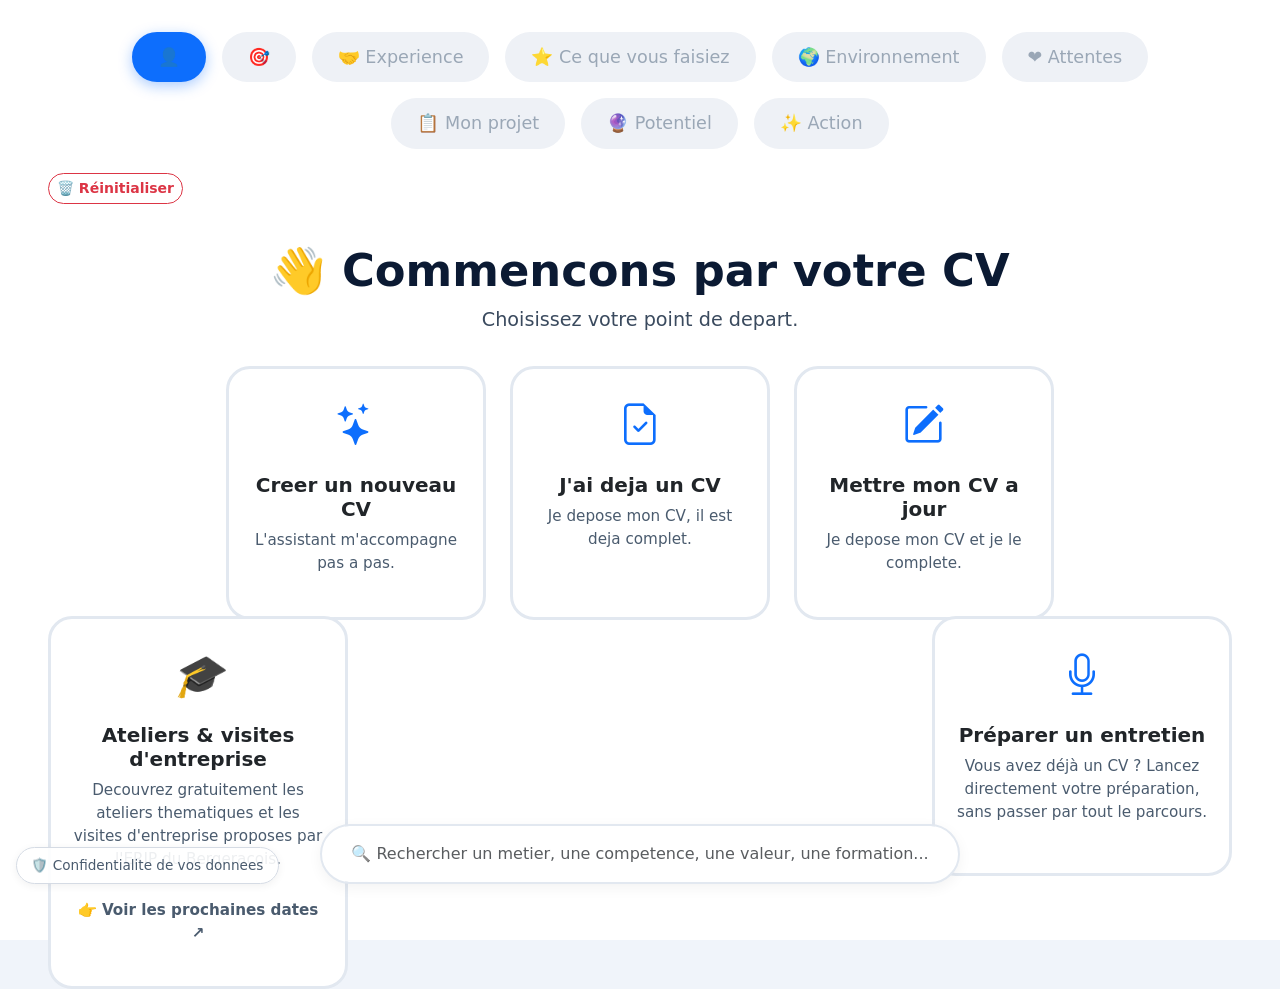
==== index.html @ 34d7762a "Add files via upload" ====
<!DOCTYPE html>
<html lang="fr">
<head>
  <meta charset="UTF-8">
  <meta name="viewport" content="width=device-width, initial-scale=1.0">
  <title>Assistant Parcours Professionnel</title>

  <!-- Bootstrap + icones -->
  <link href="https://cdn.jsdelivr.net/npm/bootstrap@5.3.2/dist/css/bootstrap.min.css" rel="stylesheet">
  <link rel="stylesheet" href="https://cdn.jsdelivr.net/npm/bootstrap-icons@1.11.3/font/bootstrap-icons.min.css">

  <!-- Styles de l'application -->
  <link rel="stylesheet" href="css/style.css">
</head>
<body>

  <div id="app"></div>

  <!-- Ordre important : du plus stable (donnees + moteur) au plus mouvant (interface) -->
  <!-- charset UTF-8 explicite : garantit un affichage correct des accents en ouverture locale -->
  <script src="data/metiers.js" charset="UTF-8"></script>
  <script src="data/actionsProfessionnelles.js" charset="UTF-8"></script>
  <script src="data/personnesMaterielsLieux.js" charset="UTF-8"></script>
  <script src="data/environnementsTravail.js" charset="UTF-8"></script>
  <script src="data/valeursProfessionnelles.js" charset="UTF-8"></script>
  <script src="data/baseConnaissancesERIP.js" charset="UTF-8"></script>
  <script src="data/referentielMetiersERIP.js" charset="UTF-8"></script>
  <script src="data/dictionnaireLexicalERIP.js" charset="UTF-8"></script>
  <script src="data/toleranceOrthographiqueERIP.js" charset="UTF-8"></script>
  <script src="data/extractionConceptsERIP.js" charset="UTF-8"></script>
  <script src="data/moteurPertinenceRechercheERIP.js" charset="UTF-8"></script>
  <script src="modules/cv-core/extraireDonneesCV.js" charset="UTF-8"></script>
  <script src="modules/cv-core/normaliserDonneesCV.js" charset="UTF-8"></script>
  <script src="modules/cv-editor/rendreTemplate.js" charset="UTF-8"></script>
  <script src="modules/cv-editor/modelesDisponibles.js" charset="UTF-8"></script>
  <script src="js/app.js" charset="UTF-8"></script>

</body>
</html>
---- css/style.css ----
/* ============================================================
   style.css — Assistant Parcours Professionnel (ERIP)
   Un seul fichier de styles. Charge par index.html.
   ============================================================ */

* { box-sizing: border-box; margin: 0; padding: 0; }

body {
  background: #f0f4fa;
  font-family: 'Segoe UI', Roboto, system-ui, sans-serif;
}

#app {
  max-width: 100%;
  padding: 2rem 3rem;
  min-height: 100vh;
  background: white;
}

/* ===== BARRE DE PROGRESSION CLIQUABLE ===== */
.progression {
  display: flex;
  justify-content: center;
  gap: 16px;
  margin-bottom: 40px;
  flex-wrap: wrap;
  font-size: 1.1rem;
}

/* barre superieure : progression a gauche, actions globales a droite */
.barre-superieure {
  display: flex;
  justify-content: space-between;
  align-items: center;
  gap: 24px;
  flex-wrap: wrap;
  margin-bottom: 40px;
}
.barre-superieure .progression { margin-bottom: 0; flex: 1 1 auto; }
.actions-session { display: flex; gap: 10px; flex-wrap: wrap; }
.btn-session { border-radius: 30px !important; font-weight: 600; white-space: nowrap; }

/* fenetre de confirmation (Reinitialiser / Restaurer) */
.modal-confirmation {
  position: fixed;
  top: 0; left: 0; right: 0; bottom: 0;
  background: rgba(11, 26, 51, 0.55);
  display: flex;
  align-items: center;
  justify-content: center;
  z-index: 1000;
  padding: 1rem;
}
.modal-boite {
  background: #fff;
  border-radius: 1.2rem;
  padding: 1.8rem 2rem;
  max-width: 480px;
  width: 100%;
  box-shadow: 0 20px 60px rgba(0, 0, 0, 0.3);
}
.modal-boite h3 { font-size: 1.4rem; font-weight: 800; color: #0b1a33; margin-bottom: 0.6rem; }
.modal-boite p { color: #3a4a5e; margin-bottom: 1.4rem; line-height: 1.5; }
.modal-actions { display: flex; justify-content: flex-end; gap: 0.8rem; flex-wrap: wrap; }
.import-option { display: block; margin: 0.5rem 0; cursor: pointer; font-weight: 600; color: #0b1a33; }
.import-option input { margin-right: 0.5rem; }

/* etape en cours */
.progression .etape.active {
  padding: 10px 24px;
  border-radius: 40px;
  background: #0d6efd;
  color: white;
  font-weight: 700;
  border: 2px solid #0d6efd;
  box-shadow: 0 4px 14px rgba(13, 110, 253, 0.35);
}

/* etape deja visitee : cliquable, couleur douce */
.progression .etape.visited {
  padding: 10px 24px;
  border-radius: 40px;
  background: #d5e5ff;
  color: #0b3d91;
  border: 2px solid #9dc2ff;
  cursor: pointer;
  text-decoration: none;
  transition: 0.15s;
}
.progression .etape.visited:hover {
  background: #b9d5ff;
  transform: translateY(-2px);
}

/* etape pas encore accessible : grisee, non cliquable */
.progression .etape.future {
  padding: 10px 24px;
  border-radius: 40px;
  background: #eef1f6;
  color: #9aa7b6;
  border: 2px solid transparent;
  cursor: not-allowed;
}

/* ===== TITRES ===== */
h1 { font-size: 2.8rem; font-weight: 900; color: #0b1a33; }
.sousTitre { font-size: 1.2rem; color: #3a4a5e; max-width: 760px; margin: 0 auto 1.5rem; }

/* titre de categorie (Question 1 : Personnes / Objets / Lieux) */
.categorie-titre {
  font-size: 1.3rem;
  font-weight: 700;
  color: #0b1a33;
  text-align: center;
  margin: 1.8rem 0 0.4rem;
}

/* Question 1 : 3 colonnes (une par groupe), 2 cartes par ligne dans chaque colonne */
.colonnes-cat {
  display: flex;
  gap: 1.5rem;
  align-items: flex-start;
  justify-content: center;
  flex-wrap: wrap;
  margin: 1rem 0 2rem;
}
.colonne-cat {
  flex: 1 1 300px;
  max-width: 380px;
}
.colonne-cat .categorie-titre { margin-top: 0.4rem; }
.grille-cat {
  display: grid;
  grid-template-columns: 1fr 1fr;
  gap: 1rem;
}
.grille-cat .carte {
  min-width: 0;
  max-width: none;
  flex: none;
  padding: 1.2rem 0.6rem;
}

/* carte non selectionnable quand la limite de choix est atteinte */
.carte-desactivee {
  opacity: 0.4;
  cursor: not-allowed;
}

/* Curseur "interdit" coherent sur tout element desactive (boutons compris).
   pointer-events: auto est necessaire pour que le survol (et donc le curseur)
   soit pris en compte : l'attribut HTML "disabled" empeche deja tout clic
   nativement, donc aucun risque de rendre le bouton a nouveau actionnable. */
.btn:disabled, .btn[disabled] {
  cursor: not-allowed;
  pointer-events: auto !important;
}

/* message de limite de choix atteinte */
.message-limite {
  background: #fff8e6;
  border-left: 6px solid #f0ad4e;
  padding: 0.9rem 1.4rem;
  border-radius: 1rem;
  margin: 1rem auto 1.2rem;
  max-width: 760px;
  text-align: center;
  font-weight: 600;
  color: #7a5b00;
}

/* ===== CARTES ===== */
.objectifs {
  display: flex;
  flex-wrap: wrap;
  gap: 1.5rem;
  justify-content: center;
  margin: 2rem 0;
}
.carte {
  background: white;
  border: 3px solid #e2e8f0;
  border-radius: 1.5rem;
  padding: 1.6rem 1.2rem;
  min-width: 190px;
  flex: 1 0 190px;
  max-width: 260px;
  text-align: center;
  cursor: pointer;
  transition: 0.25s;
}
.carte:hover { transform: translateY(-6px); border-color: #0d6efd; box-shadow: 0 10px 30px rgba(0,0,0,0.1); }
.carte.active-card { border-color: #0d6efd; background: #edf4ff; box-shadow: 0 0 0 4px rgba(13,110,253,0.18); }
.carte i { font-size: 2.6rem; color: #0d6efd; display: block; margin-bottom: 0.5rem; }
.carte h3 { font-size: 1.25rem; font-weight: 700; margin: 0.5rem 0; }
.carte h5 { font-size: 1.05rem; font-weight: 600; margin: 0.4rem 0 0; }
.carte p { font-size: 0.95rem; color: #4a5b6e; }

/* TACHE (complement, ecrans 3-4-5-6 : Experience/Actions/Environnement/
   Valeurs) : hauteur minimale reservee (la page ne s'effondre plus en
   changeant d'onglet ou en selectionnant un element) + cartes un peu plus
   compactes (moins d'espace perdu autour de chaque carte). Scope uniquement
   a .objectifs-catalogue -- n'affecte pas .objectifs ailleurs (pageCartes,
   ecrans simples type "objectif"/permis/vehicule, inchanges). */
.objectifs-catalogue {
  min-height: 220px;
  align-content: flex-start;
}
.objectifs-catalogue .carte {
  padding: 1rem 0.9rem;
  min-width: 150px;
  max-width: 200px;
}
.objectifs-catalogue .carte i { font-size: 2.1rem; margin-bottom: 0.3rem; }
.objectifs-catalogue .carte h5 { font-size: 0.95rem; margin-top: 0.2rem; }

/* TACHE 18 : carte "Ateliers & visites d'entreprise" sur la page d'accueil.
   Harmonise la hauteur entre les 3 cartes principales et cette carte plus large,
   sans toucher au style de .carte utilise sur les autres ecrans. */
.objectifs-accueil .carte {
  min-height: 230px;
  display: flex;
  flex-direction: column;
  justify-content: flex-start;
}

/* TACHE (mise en page accueil) : ligne Ateliers ERIP (gauche) / Preparer un
   entretien (droite), remontee legerement par rapport aux 3 cartes
   principales (qui restent totalement inchangees, dans leur propre bloc
   .objectifs-accueil ci-dessus). Le decalage reste modere : les deux lignes
   ne se touchent jamais et ne se chevauchent jamais. */
.zone-ateliers-entretien {
  display: flex;
  justify-content: space-between;
  align-items: flex-start;
  flex-wrap: wrap;
  gap: 1.5rem;
  margin-top: -2.2rem;
  margin-bottom: 1.5rem;
}
.carte-erip {
  max-width: 300px;
  min-height: 260px;
  flex: 1 0 260px;
  display: flex;
  flex-direction: column;
  justify-content: flex-start;
  text-decoration: none;
  color: inherit;
}

/* TACHE 36 : carte d'acces direct au parcours "Preparer un entretien" */
.carte-entretien-direct {
  max-width: 300px;
  min-height: 260px;
  flex: 1 0 260px;
  display: flex;
  flex-direction: column;
  justify-content: flex-start;
}

/* TACHE (mise en page accueil) : grande barre de recherche horizontale,
   sous les deux cartes ci-dessus, centree entre elles. N'est plus presentee
   comme une carte. */
.zone-recherche-erip-large {
  position: relative;
  max-width: 640px;
  margin: 0 auto 1.5rem;
  margin-top: -189px; /* ~5 cm plus haut */
}
.zone-recherche-erip-large input {
  width: 100%;
  padding: 1rem 1.5rem;
  border-radius: 2rem;
  border: 2px solid #e2e8f0;
  font-size: 1rem;
  text-align: center;
  box-shadow: 0 4px 14px rgba(0,0,0,0.05);
}
.zone-recherche-erip-large input:focus {
  outline: none;
  border-color: #0d6efd;
  box-shadow: 0 4px 16px rgba(13,110,253,0.18);
}
/* Resultats : liste superposee au-dessus de toute la page (haut z-index),
   affichee au-dessus de la barre de recherche. */
.resultats-erip-dropdown:not(:empty) {
  position: absolute;
  left: 0;
  right: 0;
  bottom: 100%;
  top: auto;
  margin-bottom: 0.6rem;
  background: white;
  border-radius: 1.2rem;
  box-shadow: 0 20px 60px rgba(0,0,0,0.25);
  padding: 1.2rem;
  z-index: 2001;
  max-height: 65vh;
  overflow-y: auto;
  text-align: left;
}
/* Overlay transparent : intercepte les clics sur le reste de la page tant que
   des resultats sont affiches. Invisible par defaut (aucun assombrissement
   demande), juste sous le panneau de resultats en z-index. */
.overlay-recherche-erip { display: none; }
.overlay-recherche-erip.actif {
  display: block;
  position: fixed;
  inset: 0;
  z-index: 2000;
  background: transparent;
}

/* TACHE 33A : resultats de l'Explorateur, groupes par categorie */
.groupe-resultats-erip { margin: 1.5rem 0; }
.groupe-resultats-erip h4 { font-size: 1.1rem; color: #0b1a33; margin-bottom: 0.8rem; }
.grille-resultats-erip { display: flex; flex-wrap: wrap; gap: 1rem; }
.carte-resultat-erip {
  background: #f8fafc; border: 2px solid #e2e8f0; border-radius: 1rem;
  padding: 1rem 1.2rem; min-width: 220px; max-width: 300px; flex: 1 0 220px;
}
.carte-resultat-erip h5 { font-size: 1rem; font-weight: 700; margin-bottom: 0.3rem; color: #0b1a33; }
.carte-resultat-texte {
  display: flex; align-items: center; justify-content: center;
  min-width: 140px; max-width: none; flex: 0 1 auto; font-weight: 600; color: #0d6efd;
  background: #edf4ff; border-color: #cfe0fb;
}

/* TACHE (recherche assistant) : elements de resultat cliquables (metier,
   competence) ouvrant le parcours guide. */
.carte-resultat-cliquable { cursor: pointer; transition: 0.15s; }
.carte-resultat-cliquable:hover { border-color: #0d6efd; box-shadow: 0 4px 12px rgba(13,110,253,0.15); }

.ligne-metier-associe {
  display: flex; align-items: center; justify-content: space-between;
  background: #f8fafc; border: 2px solid #e2e8f0; border-radius: 0.8rem;
  padding: 0.6rem 1rem; margin-bottom: 0.5rem; cursor: pointer; font-weight: 600; color: #0b1a33;
}
.ligne-metier-associe:hover { border-color: #0d6efd; background: #edf4ff; }
.ligne-metier-associe a { color: #0d6efd; text-decoration: none; }

.pastilles-parcours-guide { margin: 0.8rem 0; }
.pastille-parcours {
  display: block; padding: 0.7rem 1rem; margin-bottom: 0.5rem; border-radius: 0.8rem;
  border: 2px solid #e2e8f0; cursor: pointer; font-weight: 600; color: #0b1a33; transition: 0.15s;
}
.pastille-parcours:hover { border-color: #0d6efd; background: #f8fafc; }
.pastille-parcours input { margin-right: 0.5rem; }
.carte-erip:hover { color: inherit; }
.carte-erip-action { font-size: 0.9rem; font-weight: 700; color: #0d6efd; margin-top: 0.8rem; }

/* ===== BOUTONS ===== */
.btn-lg { padding: 0.6rem 2rem !important; font-size: 1.05rem !important; border-radius: 40px !important; }

/* bouton maison centre */
.btn-accueil { border-radius: 40px !important; font-weight: 600; }

/* bouton tout deselectionner (rectangulaire, arrondi, discret) */
.btn-effacer {
  border-radius: 30px !important;
  font-weight: 600;
  padding: 0.4rem 1.4rem !important;
  font-size: 0.95rem !important;
}

/* ===== MESSAGES ===== */
.message-competences {
  background: #eef6ff;
  border-left: 6px solid #0d6efd;
  padding: 1rem 1.5rem;
  border-radius: 1rem;
  margin: 1.5rem 0;
}
/* TACHE (complement) : le message VAE est desormais un accordeon (voir
   .accordeon plus bas) -- on reprend ici sa teinte jaune d'origine, plutot
   que le gris neutre par defaut de .accordeon, pour continuer a le
   distinguer visuellement comme une information a part. */
.message-vae-accordeon .accordeon {
  background: #fff8e6;
  border-color: #f0ad4e;
}

/* ===== OUTILS ===== */
.outils-grid { display: flex; flex-wrap: wrap; gap: 1rem; justify-content: center; margin: 1.5rem 0; }
.outil-item {
  background: #f8fafc; border-radius: 1.5rem; padding: 1.2rem 1.5rem; min-width: 160px;
  text-align: center; border: 2px solid #e2e8f0; cursor: pointer; transition: 0.2s;
}
.outil-item:hover { background: #edf4ff; border-color: #0d6efd; }
.outil-item i { font-size: 2.2rem; color: #0d6efd; display: block; margin-bottom: 0.3rem; }

/* TACHE (complement, page Action) : les 3 cartes IA (Créer votre CV, Lettre
   de motivation, Préparer un entretien) légèrement agrandies par rapport aux
   autres cartes "outil-item" (ex. Ressources et liens utiles), qui restent
   inchangées. */
.outil-item.outil-ia-grand {
  padding: 1.6rem 2rem; min-width: 190px; font-size: 1.05rem; font-weight: 600;
}
.outil-item.outil-ia-grand i { font-size: 2.7rem; }

/* Complement tache 8 : carte outil non disponible (ex : "Creer votre CV" sans CV).
   TACHE (demande : bouton "Je valide") : regle elargie pour s'appliquer aussi
   a des elements hors ".outil-item" (ex. bouton "Je valide" du bloc "Vous",
   page Action), meme comportement (transparent + curseur interdit). */
.outil-desactive {
  opacity: 0.4;
  cursor: not-allowed;
  pointer-events: none;
}

/* Complement tache 8 : choix exclusif CV general / CV specifique */
.type-cv-choix {
  display: flex;
  gap: 1.2rem;
  flex-wrap: wrap;
  margin-bottom: 0.6rem;
}
.type-cv-option {
  display: flex;
  align-items: center;
  gap: 0.4rem;
  font-weight: 600;
  color: #0b1a33;
  cursor: pointer;
}
.type-cv-option input { margin: 0; }

/* Etape 3 : composant generique catalogue + pastilles (Loisirs, Engagements,
   Experiences et savoir-faire personnels). Prepare a l'avance, sans impact
   visuel avant son branchement effectif (etapes 4/5/6). */
.catalogue-categorie { margin-bottom: 1rem; }
.catalogue-categorie h6 { font-weight: 700; color: #0b1a33; margin-bottom: 0.5rem; }
.catalogue-case { display: block; margin: 0.3rem 0; cursor: pointer; color: #3a4a5e; }
.catalogue-case input { margin-right: 0.5rem; }
.pastilles-detail { display: flex; flex-direction: column; gap: 0.6rem; }
.pastille-detail-bloc { max-width: 420px; }

/* ===== SECTION CV ===== */
.cv-section { background: #f8fafc; border-radius: 1.5rem; padding: 1.5rem; margin: 1.5rem 0; border: 2px solid #e2e8f0; }

/* TACHE (point 6, refonte Mon projet) : 2 rangees explicites plutot qu'une
   grille automatique — l'ordre et le regroupement (Vous+Candidature en haut,
   Projet+Parcours+Complements en dessous) sont desormais fixes et fiables,
   quelle que soit la largeur d'ecran (une grille auto-fit ne garantissait
   pas ce regroupement precis). Les blocs pouvant desormais se plier
   (point 5), la hauteur reste maitrisee independamment de cette disposition. */
.grille-mon-projet { display: flex; flex-direction: column; gap: 0.9rem; padding-bottom: 5.5rem; }

/* TACHE (complement) : barre de navigation fixee en bas de l'ecran, toujours
   visible sans defilement — uniquement sur "Mon projet" (le padding-bottom
   ci-dessus reserve la place necessaire pour ne rien recouvrir). */
.barre-navigation-fixe {
  position: fixed; left: 0; right: 0; bottom: 0;
  background: white; padding: 1rem 3rem; box-shadow: 0 -4px 12px rgba(11,26,51,0.08);
  z-index: 500;
}
.rangee-mon-projet { display: flex; flex-wrap: wrap; gap: 0.9rem; align-items: flex-start; }
.rangee-mon-projet > .cv-section,
.rangee-mon-projet > .bloc-preferences {
  margin: 0;
  padding: 1rem 1.2rem;
  flex: 1 1 260px;
  min-width: 260px;
}
.rangee-mon-projet > .cv-section h5,
.rangee-mon-projet > .bloc-preferences h5 {
  font-size: 0.95rem;
  margin-bottom: 0.6rem;
}
.rangee-mon-projet > .cv-section p.text-muted.small {
  font-size: 0.8rem;
}
@media (max-width: 700px) {
  .rangee-mon-projet { flex-direction: column; }
  .rangee-mon-projet > .cv-section,
  .rangee-mon-projet > .bloc-preferences { min-width: 0; }
}

/* TACHE (refonte Mon projet, bloc 1) : rubrique "Mon identite" compactee
   (environ 1/3 de la hauteur precedente : padding reduit, champs plus
   petits, tout sur une seule ligne). */
.bloc-identite-compact { padding: 1rem 1.2rem; margin: 1rem 0; }
.bloc-identite-compact h5 { margin-bottom: 0.6rem; font-size: 1rem; }
.bloc-identite-compact .pastille { padding: 0.3rem 0.85rem; font-size: 0.82rem; }
.bloc-identite-compact input { font-size: 0.85rem; }
.bloc-identite-compact hr { border-color: #e2e8f0; }

/* Bouton discret mais qui attire l'oeil (leger halo pulsant), invite a
   comprendre l'usage des informations d'identite avant de les saisir. */
.btn-info-confidentialite {
  background: #fff8e6; border: 2px solid #ffc107; color: #7a5c00; border-radius: 20px;
  padding: 0.35rem 0.9rem; font-size: 0.78rem; font-weight: 600; cursor: pointer;
  animation: pulseInfoIdentite 2.4s ease-in-out infinite;
}
.btn-info-confidentialite:hover { background: #ffedb8; }
@keyframes pulseInfoIdentite {
  0%, 100% { box-shadow: 0 0 0 0 rgba(255, 193, 7, 0.45); }
  50% { box-shadow: 0 0 0 6px rgba(255, 193, 7, 0); }
}
.cv-item { background: white; border-radius: 0.8rem; padding: 0.5rem 1rem; margin-bottom: 0.4rem; display: flex; justify-content: space-between; align-items: center; border: 1px solid #e2e8f0; }
.remove-item { color: #dc3545; cursor: pointer; font-weight: 700; }
.tag-metier { display: inline-block; background: #e9ecef; border-radius: 30px; padding: 0.2rem 0.8rem; margin: 0.2rem 0.4rem 0.2rem 0; }
.tag-metier .remove-tag { margin-left: 0.5rem; cursor: pointer; color: #dc3545; }

/* TACHE 47 : composant generique accordeon (replie par defaut), reutilisable */
.accordeon { background: #f8fafc; border-radius: 1.2rem; border: 2px solid #e2e8f0; padding: 1rem 1.2rem; margin: 1.2rem 0; }
.accordeon-entete {
  background: none; border: none; width: 100%; display: flex; justify-content: space-between;
  align-items: center; padding: 0; cursor: pointer; font-size: 1rem; color: #0b1a33; text-align: left;
}
.accordeon-fleche { color: #0d6efd; font-size: 0.85rem; }
.accordeon-intro { margin: 0.5rem 0 0; }
.accordeon.ouvert .accordeon-intro { margin-bottom: 0.5rem; }
.accordeon-corps { margin-top: 0.5rem; }

/* TACHE (refonte Mon projet, Etape A) : composant generique "Bloc ERIP".
   Distinct de .accordeon ci-dessus (qui reste utilise par "Ressources et
   liens utiles" sur l'ecran Action, non touche). */
.bloc-erip { padding: 1rem 1.2rem; }
.bloc-erip-entete {
  display: flex; align-items: center; gap: 0.6rem; margin-bottom: 0.6rem; cursor: pointer;
}
.bloc-erip-entete h5 { margin: 0; flex: 1; font-size: 0.95rem; text-transform: uppercase; letter-spacing: 0.02em; }
.bloc-erip-compteur {
  font-size: 0.8rem; font-weight: 700; color: #4a5b6e; background: #eef1f6;
  border-radius: 20px; padding: 0.2rem 0.7rem;
}
.bloc-erip-fleche { color: #0d6efd; font-size: 0.85rem; }
.bloc-erip-complet { font-size: 0.9rem; }

/* TACHE (refonte Potentiel, Etape A) : bandeau "Metier cible", toujours
   visible en haut de la page Potentiel. */
.banniere-metier-cible {
  position: relative;
  background: #eef1f6; border: 2px solid #d5dbe4; border-radius: 1rem;
  padding: 0.9rem 1.3rem; margin: 1rem 0 1.5rem;
}
.banniere-metier-cible-titre { font-weight: 700; color: #0b1a33; font-size: 1.05rem; padding-right: 4rem; }
.banniere-metier-cible-actif {
  background: #e7f1fd; border-color: #0d6efd;
}
.banniere-metier-cible-actif .pastille.actif { background: #0d6efd; border-color: #0d6efd; }

/* TACHE (complement, limite 5 metiers) : compteur X/5 en badge fixe au coin
   superieur droit DU RECTANGLE (position absolue) -- reste toujours au meme
   endroit, quelle que soit la longueur du titre ou le contenu du bandeau.
   TACHE (demande : distinction visuelle) : en bleu (au lieu de neutre), pour
   bien le distinguer du compteur jaune des metiers hors repertoire. Passe en
   vert plein une fois la selection complete (5/5). */
.banniere-metier-cible-compteur {
  position: absolute; top: -14px; right: 18px;
  font-size: 0.95rem; font-weight: 700; color: #0d6efd;
  background: #ffffff; border: 2px solid #0d6efd; border-radius: 20px;
  padding: 0.25rem 0.85rem; white-space: nowrap;
  box-shadow: 0 3px 8px rgba(11,26,51,0.12);
}
.banniere-metier-cible-compteur-complet {
  background: #198754; border-color: #198754; color: white;
}
/* TACHE (demande) : compteur jaune distinct pour les metiers hors
   repertoire (1/3, 2/3, 3/3) -- juste a gauche du compteur bleu, pour faire
   le lien visuel sans se superposer. */
.banniere-metier-cible-compteur-hr {
  position: absolute; top: -14px; right: 100px;
  font-size: 0.95rem; font-weight: 700; color: #7a5c00;
  background: #fff8e6; border: 2px solid #ffc107; border-radius: 20px;
  padding: 0.25rem 0.85rem; white-space: nowrap;
  box-shadow: 0 3px 8px rgba(11,26,51,0.12);
}

/* Message affiche a la place de l'ancienne alerte, une fois les 5 metiers
   selectionnes -- ton positif plutot qu'un simple constat de blocage. */
.banniere-metier-cible-max {
  color: #157347; font-weight: 600;
}

/* TACHE (complement) : texte de confirmation du metier cible, agrandi pour
   etre bien visible juste sous la zone de recherche. */
.banniere-metier-cible-confirmation {
  font-size: 1rem; color: #0b1a33;
}

/* TACHE (demande : distinction visuelle) : variante jaune du bandeau actif,
   quand le metier cible est un metier hors repertoire. */
.banniere-metier-cible-actif-jaune {
  background: #fff8e6; border-color: #ffc107;
}
.banniere-metier-cible-actif-jaune .pastille.actif { background: #ffc107; border-color: #ffc107; color: #4a3800; }

/* TACHE (demande) : boutons "Ce métier" / "Secteur(s) d'activité" en jaune,
   un peu plus grands que les autres pastilles, avec un texte d'invitation
   au-dessus. */
.banniere-metier-cible-invite {
  color: #7a5c00;
}
.pastille.pastille-choix-mode {
  background: #ffc107; color: #4a3800; border-color: #ffc107;
  font-size: 1rem; padding: 0.55rem 1.3rem;
}
.pastille.pastille-choix-mode:hover { background: #ffca2c; }
.pastille.pastille-choix-mode.actif {
  background: #7a5c00; color: #fff; border-color: #7a5c00;
}

/* TACHE (demande : mise en avant au milieu du bandeau) : bloc centre,
   place au milieu du bandeau "Metier(s) cible(s)" (apres la liste des
   candidats), avec une invitation en plus gros caractere (plus petit que
   le titre h1 de la page) et des boutons "Ce metier"/"Secteur(s)
   d'activite" agrandis, pour vraiment inviter a finaliser le choix. */
.banniere-metier-cible-action-centre {
  text-align: center;
  margin: 1.6rem 0;
}
.banniere-metier-cible-invite-grand {
  font-size: 1.6rem;
  font-weight: 800;
  color: #0b1a33;
  margin-bottom: 0.9rem;
}
.pastille.pastille-choix-mode-grand {
  font-size: 1.15rem;
  padding: 0.7rem 1.8rem;
}

/* TACHE (demande : metiers hors repertoire) : bouton discret en jaune clair
   sous la zone de recherche, saisie libre en dessous si clique. */
.banniere-metier-cible-hors-repertoire { margin-top: 0.8rem; }
.btn-hors-repertoire {
  background: #fff8e6; border: 2px solid #ffe08a; color: #7a5c00;
  border-radius: 30px; padding: 0.4rem 1rem; font-size: 0.9rem; font-weight: 600;
  cursor: pointer; transition: 0.15s;
}
.btn-hors-repertoire:hover { background: #ffefc2; }

/* Pastille d'un metier hors repertoire : meme forme que les candidats
   classiques, en jaune plutot qu'en bleu, pour bien les distinguer. */
.metier-resume-chip-hr {
  background: #ffc107 !important; color: #4a3800 !important;
}
.metier-resume-chip-hr.metier-resume-cible-hr { background: #e0a800 !important; box-shadow: 0 0 0 2px #fff8e6 inset; }
.metier-resume-chip-hr .metier-resume-suppr,
.metier-resume-chip-hr .metier-resume-nom { color: #4a3800; }

/* TACHE (demande) : bandeau "Je postule", visible plus bas sur la page une
   fois qu'un metier ou un secteur a ete choisi -- reprend la confirmation du
   bandeau "Metier(s) cible(s)" dans un encart separe, bien visible. */
.banniere-je-postule {
  background: #eaf7f0; border: 2px solid #198754; border-radius: 1rem;
  padding: 1.1rem 1.4rem; margin: 0 0 1.5rem;
}
.banniere-je-postule-titre {
  font-weight: 700; font-size: 1.2rem; color: #157347; margin-bottom: 0.4rem;
}
/* TACHE (demande : distinction visuelle) : variante jaune quand le metier
   valide vient du circuit "hors repertoire". */
.banniere-je-postule-jaune {
  background: #fff8e6; border-color: #ffc107;
}
.banniere-je-postule-jaune .banniere-je-postule-titre { color: #7a5c00; }

/* TACHE (refonte Metier(s) cible(s)) : zone de detail (savoir-etre/
   savoir-faire/savoirs + fiche ROME) affichee au clic sur le nom d'un candidat. */
.detail-metier-candidat {
  background: white; border: 1px solid #e2e8f0; border-radius: 0.8rem; padding: 0.7rem 0.9rem;
}
/* TACHE (complement) : le detail d'un metier candidat s'ouvre desormais en
   popup independante, rattachee a SA pastille (position absolue, juste en
   dessous), au premier plan (z-index), sans faire bouger le reste du
   bandeau vert (elle sort du flux normal du document). */
.metier-resume-chip-candidat { position: relative; }
.metier-resume-chip-candidat .detail-metier-candidat {
  position: absolute; top: 100%; left: 0; margin-top: 0.4rem;
  min-width: 280px; max-width: 380px; z-index: 20;
  box-shadow: 0 10px 30px rgba(11,26,51,0.18);
  color: initial; font-weight: normal; white-space: normal;
}
/* TACHE (demande) : en-tete du detail -- nom (gauche), bouton "Ce métier"
   et croix de fermeture (droite). */
.detail-metier-candidat-entete {
  display: flex; align-items: center; justify-content: space-between; gap: 0.5rem;
}
.detail-metier-candidat-nom { font-weight: 700; font-size: 0.95rem; color: #0b1a33; }
.detail-metier-candidat-entete .pastille.pastille-choix-mode {
  font-size: 0.78rem; padding: 0.3rem 0.7rem; white-space: nowrap;
}
.detail-metier-candidat-fermer {
  cursor: pointer; color: #6b7a90; font-size: 0.9rem; padding: 0.1rem 0.3rem;
}
.detail-metier-candidat-fermer:hover { color: #dc3545; }
.detail-metier-candidat-confirmation { color: #157347; }

/* TACHE (complement) : zone de recherche du metier cible, volontairement
   plus grande et visible -- invite clairement a l'utiliser. */
.banniere-metier-cible-recherche { margin-top: 0.6rem; }
.banniere-metier-cible-recherche input {
  font-size: 1.05rem;
  padding: 0.65rem 1rem;
  border: 2px solid #0d6efd;
  border-radius: 0.8rem;
}
.banniere-metier-cible-recherche input:focus {
  box-shadow: 0 0 0 3px rgba(13,110,253,0.2);
  border-color: #0a58ca;
}
.bloc-erip-reset {
  background: none; border: none; color: #dc3545; cursor: pointer; font-size: 0.85rem;
  padding: 0.1rem 0.3rem; border-radius: 50%; line-height: 1;
}
.bloc-erip-reset:hover { background: #fdeaea; }
/* TACHE (point 5, refonte Mon projet) : bloc plie -> le resume suit toujours
   l'en-tete (complement demande), donc la marge normale est conservee. */
.bloc-erip-ferme .resume-bloc-erip { margin-bottom: 0; }

.resume-bloc-erip { display: flex; flex-wrap: wrap; gap: 0.4rem; margin-bottom: 0.6rem; }
/* TACHE (complement) : toutes les informations deja renseignees, affichees en
   haut de chaque bloc, passent au vert -- plus parlant visuellement qu'une
   pastille bleue "active" classique (qui, elle, reste bleue partout ailleurs
   dans l'application, y compris a l'interieur des accordeons). */
.resume-bloc-erip .pastille.actif {
  font-size: 0.8rem; padding: 0.3rem 0.7rem;
  background: #198754; border-color: #198754; color: white;
}
.resume-bloc-erip .pastille.actif:hover { background: #157347; }
/* TACHE (refonte Potentiel, Etape C) : pastilles de resume informatives
   (aucune suppression possible, ex. competences derivees automatiquement) --
   pas de curseur "cliquable" trompeur, sans effet de survol change. */
.resume-bloc-erip .pastille-lecture { cursor: default; }
.resume-bloc-erip .pastille-lecture:hover { background: #198754; }

/* TACHE (correction/homogeneisation, page Potentiel) : composant unique pour
   un metier (resume Metiers recommandes, resume Autres pistes, "Voir tous
   les metiers") -- croix a gauche, nom cliquable au milieu, trombone ROME a
   droite. En BLEU (les competences restent en VERT, pour bien les distinguer
   visuellement, comme demande). */
.metier-resume-chip {
  display: inline-flex; align-items: center; gap: 0.4rem;
  background: #0d6efd; color: white; border-radius: 20px;
  padding: 0.3rem 0.7rem; font-size: 0.8rem; font-weight: 600;
}
.metier-resume-chip.metier-resume-cible { background: #0a58ca; box-shadow: 0 0 0 2px #eef1f6 inset; }
.metier-resume-suppr { cursor: pointer; opacity: 0.85; }
.metier-resume-suppr:hover { opacity: 1; }
.metier-resume-nom { cursor: pointer; }
.metier-resume-rome { color: white; text-decoration: none; opacity: 0.9; }
.metier-resume-rome:hover { opacity: 1; }

/* TACHE (complement, limite 5 metiers) : une fois les 5 metiers cibles
   selectionnes, tous les AUTRES metiers proposes ailleurs sur la page
   (Metiers recommandes, Autres pistes, Voir tous les metiers, Ce qui vous
   correspond) passent en transparence et deviennent non cliquables -- le
   curseur "interdit" confirme visuellement l'impossibilite d'en ajouter un
   6e sans en retirer un d'abord. Le lien fiche ROME, lui, reste utilisable
   (simple consultation, pas un ajout). */
.metier-resume-chip.metier-resume-bloque,
.metier-chip.metier-chip-bloque {
  opacity: 0.4;
}
.metier-resume-chip.metier-resume-bloque .metier-resume-nom,
.metier-chip.metier-chip-bloque {
  cursor: not-allowed;
}
.metier-resume-chip.metier-resume-bloque .metier-resume-suppr {
  cursor: pointer; /* le retrait reste possible s'il s'agit d'un metier deja liste ailleurs */
}

/* Resultats de recherche (bandeau Metier(s) cible(s)) : meme traitement. */
.option-metier-ajout.option-metier-ajout-bloque {
  opacity: 0.4;
  cursor: not-allowed;
  pointer-events: none;
}

/* Competences cliquables (Analyse de votre profil) -- ouvrent les metiers
   associes, comme avant. */
/* TACHE (complement, visibilite) : l'ancien style (juste cursor:pointer +
   leger changement au survol) etait trop discret pour signaler clairement
   qu'un badge est cliquable -- particulierement genant au pave tactile
   (portable), ou le survol n'est pas fiable. Icone toujours visible, SANS
   bordure en pointilles (contour propre, comme demande -- l'icone loupe
   suffit a signaler que c'est cliquable). */
.badge-cliquable {
  cursor: pointer;
  transition: 0.15s;
}
.badge-cliquable::after { content: ' \1F50D'; font-size: 0.75em; }
.badge-cliquable:hover, .badge-cliquable:focus {
  transform: translateY(-1px);
  box-shadow: 0 3px 10px rgba(0,0,0,0.18);
  opacity: 1;
}

/* TACHE (complement, ecran de choix competences) : bouton simple et propre
   (pas les boutons Bootstrap "outline" bruts, dont le contour en pointilles
   au focus manquait d'elegance). */
.choix-panneau-competence {
  display: block; width: 100%; text-align: left;
  background: #f8fafc; border: 2px solid #d5dbe4; border-radius: 0.9rem;
  padding: 0.75rem 1rem; font-weight: 600; color: #0b1a33;
  cursor: pointer; transition: 0.15s;
}
.choix-panneau-competence:hover, .choix-panneau-competence:focus {
  background: #edf4ff; border-color: #0d6efd; outline: none;
}

/* Resultats de "Ajouter un metier" : clic direct, comme sur l'accueil.
   TACHE (demande : plus visible) : nom du metier agrandi, lien fiche ROME
   colle juste apres (plus pousse a l'extreme droite). */
.option-metier-ajout {
  display: flex; align-items: center;
  padding: 0.55rem 0.7rem; border-radius: 0.4rem; cursor: pointer;
}
.option-metier-ajout-nom { font-size: 1.05rem; font-weight: 600; color: #0b1a33; }
.option-metier-ajout-rome { margin-left: 0.4rem; text-decoration: none; }
.option-metier-ajout:hover { background: #edf4ff; }

.accordeon-erip { border-top: 1px solid #e2e8f0; }

/* TACHE (homogeneite Mon projet) : a l'interieur des accordeons, toutes les
   options cliquables (pastilles rondes ET permis-cat circulaires) adoptent
   le meme style carre que les boutons Oui/Non deja utilises pour Loisirs/
   Engagements/Mobilite -- coherence visuelle demandee. Uniquement scope a
   .accordeon-erip-corps : le style .pastille/.permis-cat "pilule/rond"
   habituel reste inchange partout ailleurs dans l'application. */
.accordeon-erip-corps .pastille,
.accordeon-erip-corps .permis-cat {
  border-radius: 0.375rem;
}
.accordeon-erip-corps .permis-cat {
  width: auto; height: auto; line-height: normal; padding: 0.35rem 0.9rem;
}
.accordeon-erip:first-of-type { border-top: none; }
.accordeon-erip-entete {
  background: none; border: none; width: 100%; display: flex; justify-content: space-between;
  align-items: center; padding: 0.5rem 0; cursor: pointer; font-size: 0.88rem; color: #0b1a33; text-align: left;
}
.accordeon-erip-icone { font-size: 1rem; cursor: help; }
.accordeon-erip-corps { padding: 0 0 0.6rem; }

.confirmation-reset-bloc {
  background: #fff5f5; border: 2px solid #f8d7da; border-radius: 0.8rem; padding: 0.7rem 0.9rem; margin-bottom: 0.6rem;
}

/* ===== PERMIS (cases cliquables) ===== */
.permis-cat {
  display: inline-block; width: 48px; height: 48px; line-height: 44px; text-align: center;
  border-radius: 50%; border: 2px solid #cbd5e1; margin: 0 0.4rem 0.4rem 0;
  font-weight: 700; cursor: pointer; transition: 0.15s; user-select: none;
}
.permis-cat.active { background: #0d6efd; color: white; border-color: #0d6efd; }

.badge { font-size: 0.9rem; padding: 0.4rem 0.8rem; }
.suggestion-loisirs .badge { cursor: pointer; }
.suggestion-loisirs .badge:hover { background: #0d6efd; color: white; }

/* ===== PASTILLES (choix multiple : contrat, temps de travail, disponibilite) ===== */
.bloc-preferences {
  background: #f8fafc;
  border: 2px solid #e2e8f0;
  border-radius: 1.2rem;
  padding: 1.2rem 1.5rem;
}

/* Complement tache 8 : mise en evidence generique (contour rouge) reutilisee pour
   plusieurs blocs de l'ecran Revelation (candidature, mobilite, formation, metier)
   quand ils manquent d'informations. L'outline ne modifie pas la mise en page,
   ce qui permet de l'appliquer a des blocs de styles differents. */
.a-completer {
  outline: 3px solid #dc3545;
  outline-offset: 2px;
  border-radius: 1rem;
}
.label-fort {
  font-weight: 700;
  color: #0b1a33;
  display: flex;
  align-items: center;
  gap: 0.45rem;
  margin: 0.2rem 0 0.2rem;
}
.label-fort i { color: #0d6efd; font-size: 1.15rem; }
.pastilles { display: flex; flex-wrap: wrap; gap: 0.6rem; margin-top: 0.5rem; }
.pastille {
  display: inline-block;
  background: #e9ecef;
  color: #3a4a5e;
  border: 2px solid #d5dbe4;
  border-radius: 30px;
  padding: 0.4rem 1.1rem;
  cursor: pointer;
  font-weight: 600;
  transition: 0.15s;
  user-select: none;
}
.pastille:hover { background: #dce3ec; transform: translateY(-2px); }
.pastille.actif { background: #0d6efd; color: #fff; border-color: #0d6efd; }

/* TACHE (complement) : bouton rouge "Tout effacer" du bandeau Métier(s)
   cible(s) -- remplace l'ancienne croix ronde discrete, reutilise le style
   .btn-effacer deja existant ailleurs dans l'application (coherence). */
.banniere-metier-cible-effacer { border-radius: 30px; }

/* TACHE (complement) : option Intérim mise en avant en jaune dans le panneau
   "Choisissez un secteur d'activité", distincte des autres pastilles de
   secteur (detectees automatiquement, restees neutres). */
.pastille-interim {
  background: #fff3cd; border-color: #ffc107; color: #7a5c00;
}
.pastille-interim:hover { background: #ffe8a1; }

/* ===== PUCES METIERS RECOMMANDES (selection du metier cible) ===== */
.metiers-chips { display: flex; flex-wrap: wrap; gap: 0.6rem; }
.metier-chip {
  display: inline-flex; align-items: center; gap: 0.4rem;
  background: #eef1f6; color: #1f2d3d; border: 2px solid #d5dbe4;
  border-radius: 30px; padding: 0.45rem 1rem; cursor: pointer; transition: 0.15s;
  font-weight: 600;
}
.metier-chip:hover { background: #e2e8f2; transform: translateY(-2px); }
.metier-chip.metier-actif { background: #0d6efd; color: white; border-color: #0d6efd; }
.metier-chip .rome-link { color: inherit; text-decoration: none; }
.metier-chip.metier-actif .rome-link { color: #fff; }

@media (max-width: 768px) {
  #app { padding: 1rem; }
  h1 { font-size: 2rem; }
  .carte { min-width: 140px; flex: 1 0 140px; }
  .progression { gap: 8px; font-size: 0.85rem; }
  .progression .etape.active, .progression .etape.visited, .progression .etape.future { padding: 7px 14px; }
}

/* TACHE (adaptation ecran portable) : entre un ordinateur portable (souvent
   1024-1366px de large, parfois moins en fenetre non maximisee) et un ecran
   fixe large, la disposition n'est pas la meme -- notamment les decalages
   negatifs calibres pour un grand ecran (.zone-ateliers-entretien,
   .zone-recherche-erip-large, ci-dessus) qui presument que le contenu au-
   dessus tient sur une seule ligne. Sur un ecran plus etroit, ce contenu se
   replie plus tot (flex-wrap) et ces decalages fixes provoqueraient un
   chevauchement. Neutralises ici, et le confort general (marges, padding)
   est resserre pour eviter le gaspillage d'espace sur un ecran plus petit. */
@media (max-width: 1024px) {
  .zone-ateliers-entretien { margin-top: 0.75rem; }
  .zone-recherche-erip-large { margin-top: 0.75rem; }
  /* TACHE (complement) : sur un ecran de laptop, les libelles longs ("Passer
     a l'action", "Reveler mon potentiel"...) se repliaient sur 2 lignes a
     l'interieur du bouton, ce qui faisait grossir toute la barre et donnait
     l'impression qu'elle "descendait". Boutons plus compacts + texte force
     sur une seule ligne (nowrap), pour que les 3 boutons restent alignes. */
  .barre-navigation { flex-wrap: nowrap; gap: 0.5rem; }
  .barre-navigation .btn { white-space: nowrap; }
  .barre-navigation .btn-lg {
    padding: 0.5rem 1rem !important;
    font-size: 0.85rem !important;
  }
  .barre-navigation .btn-accueil { padding: 0.5rem 0.8rem; font-size: 0.85rem; }
}
@media (min-width: 769px) and (max-width: 1024px) {
  #app { padding: 1.5rem 1.75rem; }
  .barre-navigation-fixe { padding: 1rem 1.75rem; }
}

/* TACHE 42 : information de confidentialite, ecran d'accueil uniquement.
   Discrete, fixee en bas a gauche, visible quelle que soit la taille d'ecran. */
.lien-confidentialite {
  position: fixed;
  left: 1rem;
  bottom: 1rem;
  z-index: 1500;
  background: rgba(255, 255, 255, 0.9);
  border: 1px solid #d5dbe4;
  border-radius: 30px;
  padding: 0.45rem 0.9rem;
  font-size: 0.85rem;
  color: #4a5b6e;
  cursor: pointer;
  box-shadow: 0 2px 8px rgba(0,0,0,0.06);
  transition: 0.15s;
}
.lien-confidentialite:hover { background: #fff; border-color: #0d6efd; color: #0d6efd; }

.confid-overlay {
  position: fixed; inset: 0; background: rgba(11,26,51,0);
  display: flex; align-items: center; justify-content: center; z-index: 2100; padding: 1rem;
  transition: background 0.2s ease;
}
.confid-overlay.visible { background: rgba(11,26,51,0.55); }
.confid-carte {
  background: white; border-radius: 1.5rem; max-width: 480px; width: 100%; padding: 1.5rem;
  box-shadow: 0 20px 60px rgba(0,0,0,0.3);
  opacity: 0; transform: translateY(12px) scale(0.97);
  transition: opacity 0.2s ease, transform 0.2s ease;
}
.confid-overlay.visible .confid-carte { opacity: 1; transform: translateY(0) scale(1); }
.confid-carte p { color: #4a5b6e; font-size: 0.95rem; }

@media (max-width: 480px) {
  .lien-confidentialite { font-size: 0.78rem; padding: 0.4rem 0.7rem; left: 0.6rem; bottom: 0.6rem; }
}

/* TACHE 21A : ecran "Que faisiez-vous souvent ?" - onglets + recherche */
.recherche-actions { max-width: 420px; margin: 0 auto 1.2rem; }
.onglets-actions {
  display: flex; flex-wrap: wrap; gap: 0.6rem; justify-content: center; margin-bottom: 1.5rem;
}
.onglet-action {
  background: #f8fafc; border: 2px solid #e2e8f0; border-radius: 30px;
  padding: 0.5rem 1.1rem; font-weight: 600; color: #4a5b6e; cursor: pointer; transition: 0.15s;
}
.onglet-action:hover { background: #edf4ff; border-color: #0d6efd; color: #0d6efd; }
.onglet-action.actif { background: #0d6efd; border-color: #0d6efd; color: white; }

/* TACHE 21B : compteur de selection + animation legere d'apparition des cartes */
.compteur-actions {
  text-align: center; font-weight: 700; color: #0d6efd; font-size: 1.05rem; margin-bottom: 0.8rem;
}
@keyframes actionCarteApparition {
  from { opacity: 0; transform: scale(0.92); }
  to { opacity: 1; transform: scale(1); }
}
.action-carte-anim { animation: actionCarteApparition 0.22s ease; }

/* TACHE (suite) : cartes compactes dans la zone "priorites"/"selection" des
   ecrans catalogue (Actions, Personnes/Materiels/Lieux, Environnements de
   travail, Valeurs). Meme rendu pour les 4 ecrans (composant partage). */
.grille-selection-compacte {
  display: flex;
  flex-wrap: wrap;
  gap: 0.6rem;
  justify-content: flex-start;
  min-height: 76px;
  align-content: flex-start;
}
.carte-selection-compacte {
  min-width: 110px;
  max-width: 150px;
  flex: 0 1 130px;
  padding: 0.6rem 0.5rem;
  text-align: center;
}
.carte-selection-compacte span { font-size: 1.5rem; display: block; margin-bottom: 0.2rem; }

/* TACHE (complement) : icone des cartes de catalogue (Activites, Actions,
   Environnement, Valeurs...), remplace un style en ligne fixe par une classe
   nommee -- plus facile a retrouver et modifier (voir aussi la reduction
   pour ecran portable, dans le bloc "adaptation ecran portable" plus haut). */
.icone-grille-cat { font-size: 2.5rem; display: block; }

/* TACHE (complement, icones trop grandes sur un ecran de laptop standard) :
   toutes les icones/emoji de grande taille regroupees ici, reduites sur un
   ecran de laptop standard (jusqu'a 1024px de large). Pour ajuster vous-
   meme ces tailles : chaque valeur ci-dessous correspond a UNE seule icone
   a la fois (ex. .carte i = icone des 3 grandes cartes d'accueil), modifiable
   independamment sans toucher aux autres. */
@media (max-width: 1024px) {
  .carte i { font-size: 2rem; }
  .outil-item i { font-size: 1.8rem; }
  .carte-selection-compacte span { font-size: 1.2rem; }
  .icone-grille-cat { font-size: 1.9rem; }
}
.carte-selection-compacte h5 { font-size: 0.82rem; margin: 0; line-height: 1.25; }

/* ============================================================
   TACHE (hierarchie visuelle, Metier(s) cible(s) -> Candidature) :
   regles ajoutees a la fin de css/style.css. N'ecrase aucune regle
   existante -- a coller telle quelle a la suite du fichier.
   ============================================================ */

/* --- 1. Bandeau "Metier(s) cible(s)" : version compacte une fois un choix
   valide (moins de hauteur, moins d'espaces verticaux, moins imposant). */
.banniere-metier-cible-compacte {
  padding: 0.6rem 1.1rem;
  margin: 1rem 0 1rem;
}
.banniere-metier-cible-compacte .banniere-metier-cible-titre {
  font-size: 0.95rem;
}

/* Le bloc invite + boutons "Ce métier"/"Secteur(s) d'activité" restent
   visibles (elements a conserver), mais moins imposants une fois le choix
   deja valide. */
.banniere-metier-cible-action-compacte {
  margin: 0.7rem 0 0.2rem;
}
.banniere-metier-cible-invite-compacte {
  font-size: 0.95rem;
  font-weight: 600;
  margin-bottom: 0.5rem;
}

/* --- 2. Bandeau "Votre candidature est prête" : devient l'element principal
   de l'ecran une fois affiche -- plus de hauteur, plus de marge interne,
   plus visible que le bandeau "Metier(s) cible(s)" ci-dessus. */
.banniere-je-postule-accent {
  padding: 1.8rem 2rem;
  margin: 0.5rem 0 2rem;
  border-width: 3px;
  box-shadow: 0 8px 24px rgba(21, 115, 71, 0.18);
}
.banniere-je-postule-accent.banniere-je-postule-jaune {
  box-shadow: 0 8px 24px rgba(122, 92, 0, 0.18);
}
.banniere-je-postule-accent .banniere-je-postule-titre {
  font-size: 1.5rem;
  margin-bottom: 0.7rem;
}
.banniere-je-postule-accent p {
  font-size: 1.05rem;
  line-height: 1.55;
}

/* --- 3. Apparition animee, legere et discrete (fade-in + leger glissement
   vertical). Se joue automatiquement des que l'element est insere dans la
   page -- aucun Javascript necessaire. */
@keyframes banniereCandidatureApparition {
  from { opacity: 0; transform: translateY(10px); }
  to { opacity: 1; transform: translateY(0); }
}
.banniere-je-postule-accent {
  animation: banniereCandidatureApparition 0.4s ease-out;
}
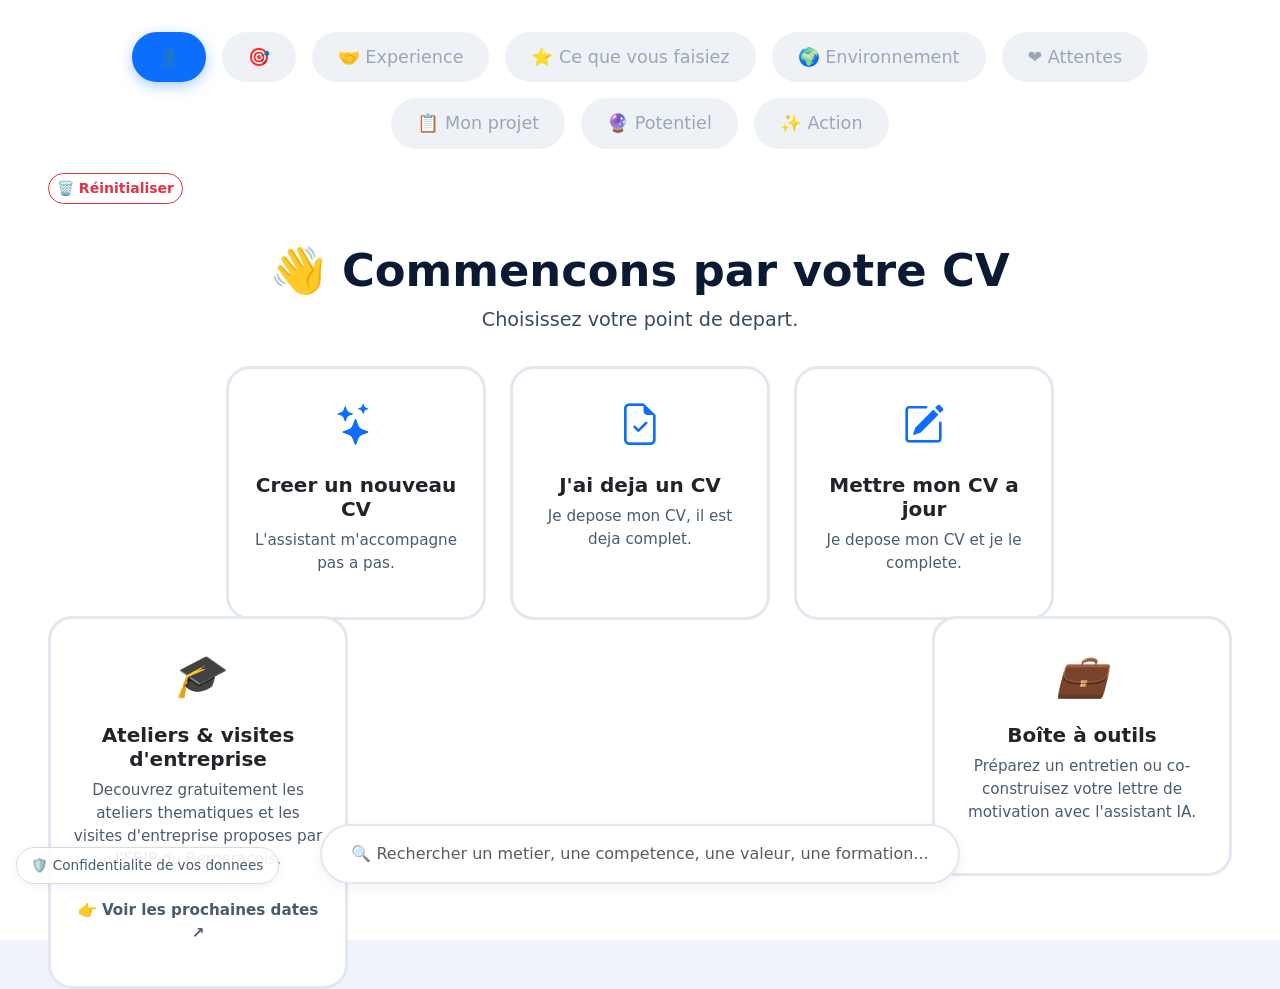
==== commit 2b68c1cf: "Add files via upload" ====
--- a/index.html
+++ b/index.html
@@ -25,6 +25,7 @@
   <script src="data/valeursProfessionnelles.js" charset="UTF-8"></script>
   <script src="data/baseConnaissancesERIP.js" charset="UTF-8"></script>
   <script src="data/referentielMetiersERIP.js" charset="UTF-8"></script>
+  <script src="data/metiersComplementaires.js" charset="UTF-8"></script>
   <script src="data/dictionnaireLexicalERIP.js" charset="UTF-8"></script>
   <script src="data/toleranceOrthographiqueERIP.js" charset="UTF-8"></script>
   <script src="data/extractionConceptsERIP.js" charset="UTF-8"></script>
@@ -33,6 +34,72 @@
   <script src="modules/cv-core/normaliserDonneesCV.js" charset="UTF-8"></script>
   <script src="modules/cv-editor/rendreTemplate.js" charset="UTF-8"></script>
   <script src="modules/cv-editor/modelesDisponibles.js" charset="UTF-8"></script>
+  <!-- TACHE (Option C : export Word natif) : genere de vrais .docx par
+       modele (au lieu de convertir le HTML deja rendu) -- voir le
+       commentaire d'en-tete du fichier pour le detail. -->
+  <script src="modules/cv-editor/exportDocxNatifCV.js" charset="UTF-8"></script>
+  <!-- TACHE (nouveaux modeles CV, absents de la base) : etend
+       GENERATEURS_DOCX_NATIFS_CV/MODELES_AVEC_DOCX_NATIF_CV, doit donc
+       charger APRES exportDocxNatifCV.js. -->
+  <script src="modules/cv-editor/exportDocxNatifCV_NouveauxModeles.js" charset="UTF-8"></script>
+  <!-- TACHE (refonte "Aperçu et finalisation" : palette de couleurs) :
+       ajoute la recoloration par-dessus les generateurs existants --
+       doit charger APRES exportDocxNatifCV.js ET
+       exportDocxNatifCV_NouveauxModeles.js (utilise leurs fonctions). -->
+  <script src="modules/cv-editor/coloriationDocxNatifCV.js" charset="UTF-8"></script>
+  <!-- TACHE (format A5) : mini-CV, contenu recadre par le meme moteur de
+       decision IA que le format complet (capacites plus serrees) + page
+       reelle A5 -- doit charger APRES exportDocxNatifCV.js,
+       exportDocxNatifCV_NouveauxModeles.js et coloriationDocxNatifCV.js
+       (reutilise leurs fonctions et constantes). -->
+  <script src="modules/cv-editor/formatA5CV.js" charset="UTF-8"></script>
+  <!-- TACHE (Mini CV (A5), mise en page dediee) : structure propre (photo
+       centree, 2 colonnes compactes), plus une reduction du modele A4
+       choisi -- doit charger avant ou apres formatA5CV.js (peu importe,
+       resolution des fonctions au moment de l'appel, pas du chargement). -->
+  <script src="modules/cv-editor/miniCvA5.js" charset="UTF-8"></script>
+  <!-- TACHE (5 nouveaux modeles CV, references PowerPoint) : "Chic",
+       premier des 5 -- doit charger APRES exportDocxNatifCV.js,
+       coloriationDocxNatifCV.js, formatA5CV.js et miniCvA5.js (utilise
+       leurs fonctions/listes, etend GENERATEURS_DOCX_NATIFS_CV et
+       MODELES_AVEC_DOCX_NATIF_CV/COULEURS/FORMAT_A5). -->
+  <script src="modules/cv-editor/exportDocxNatifCV_Chic.js" charset="UTF-8"></script>
+  <!-- TACHE (Option pdfmake : export PDF natif) : genere de vrais PDF
+       vectoriels par modele, en repli sur "Imprimer" du navigateur si
+       indisponible -- voir le commentaire d'en-tete du fichier. -->
+  <!-- TACHE (simplification : DOCX seul) : exportPdfNatifCV.js retire --
+       le bouton PDF a ete supprime de l'export CV (voir app.js), ce
+       fichier n'est plus jamais appele. -->
+  <!-- <script src="modules/cv-editor/exportPdfNatifCV.js" charset="UTF-8"></script> -->
+  <!-- TACHE (Option GrapesJS : personnalisation visuelle, premiere
+       version) : editeur plein ecran, voir le commentaire d'en-tete du
+       fichier pour la limite assumee sur l'export. -->
+  <!-- TACHE (simplification : DOCX seul) : personnalisationCV.js retire --
+       le bouton Personnaliser a ete supprime de l'export CV (voir
+       app.js), ce fichier n'est plus jamais appele. -->
+  <!-- <script src="modules/cv-editor/personnalisationCV.js" charset="UTF-8"></script> -->
+  <!-- TACHE (simplification : DOCX seul + filet de secours + apercu
+       integre) : voir le commentaire d'en-tete de chaque fichier. -->
+  <script src="modules/cv-editor/exportBlocsTexteCV.js" charset="UTF-8"></script>
+  <script src="modules/cv-editor/apercuDocxIntegre.js" charset="UTF-8"></script>
+  <script src="modules/lettre-core/normaliserDonneesLettre.js" charset="UTF-8"></script>
+  <script src="modules/lettre-editor/modelesDisponiblesLettre.js" charset="UTF-8"></script>
+  <!-- TACHE (traitement DOCX natif etendu a la lettre) : meme principe
+       que exportDocxNatifCV.js, reutilise sa fonction de chargement de
+       la librairie docx (chargee juste au-dessus). -->
+  <script src="modules/lettre-editor/exportDocxNatifLettre.js" charset="UTF-8"></script>
+  <script src="modules/entretien-editor/normaliserDonneesEntretien.js" charset="UTF-8"></script>
+  <script src="modules/entretien-editor/modelesDisponiblesEntretien.js" charset="UTF-8"></script>
+  <!-- TACHE (traitement DOCX natif etendu a l'entretien) : idem. -->
+  <script src="modules/entretien-editor/exportDocxNatifEntretien.js" charset="UTF-8"></script>
+  <!-- TACHE (couleurs + 3 formats pour la lettre et l'entretien, comme
+       pour le CV) : reutilise PALETTES_COULEURS_CV (coloriationDocxNatifCV.js)
+       et _dnTronquerTexte()/_dnTaillePageA5() (formatA5CV.js), deja
+       charges avant ce point -- voir le commentaire d'en-tete du fichier. -->
+  <script src="modules/cv-editor/formatsLettreEntretien.js" charset="UTF-8"></script>
+  <!-- TACHE (filet de secours etendu a la lettre et l'entretien) : meme
+       principe que exportBlocsTexteCV.js. -->
+  <script src="modules/cv-editor/exportBlocsTexteLettreEntretien.js" charset="UTF-8"></script>
   <script src="js/app.js" charset="UTF-8"></script>
 
 </body>
--- a/css/style.css
+++ b/css/style.css
@@ -517,17 +517,21 @@
 /* TACHE (refonte Mon projet, Etape A) : composant generique "Bloc ERIP".
    Distinct de .accordeon ci-dessus (qui reste utilise par "Ressources et
    liens utiles" sur l'ecran Action, non touche). */
-.bloc-erip { padding: 1rem 1.2rem; }
+/* TACHE (accessibilite : accordeons plus grands, zone cliquable plus
+   confortable) : pense pour des personnes ayant des difficultes visuelles
+   et pour un ecran partage a plusieurs -- tailles et espacements agrandis. */
+.bloc-erip { padding: 1.4rem 1.6rem; }
 .bloc-erip-entete {
-  display: flex; align-items: center; gap: 0.6rem; margin-bottom: 0.6rem; cursor: pointer;
-}
-.bloc-erip-entete h5 { margin: 0; flex: 1; font-size: 0.95rem; text-transform: uppercase; letter-spacing: 0.02em; }
+  display: flex; align-items: center; gap: 0.8rem; margin-bottom: 0.8rem; cursor: pointer;
+  padding: 0.5rem 0; min-height: 2.6rem;
+}
+.bloc-erip-entete h5 { margin: 0; flex: 1; font-size: 1.15rem; text-transform: uppercase; letter-spacing: 0.02em; }
 .bloc-erip-compteur {
-  font-size: 0.8rem; font-weight: 700; color: #4a5b6e; background: #eef1f6;
-  border-radius: 20px; padding: 0.2rem 0.7rem;
-}
-.bloc-erip-fleche { color: #0d6efd; font-size: 0.85rem; }
-.bloc-erip-complet { font-size: 0.9rem; }
+  font-size: 0.95rem; font-weight: 700; color: #4a5b6e; background: #eef1f6;
+  border-radius: 20px; padding: 0.3rem 0.9rem;
+}
+.bloc-erip-fleche { color: #0d6efd; font-size: 1.1rem; }
+.bloc-erip-complet { font-size: 1.05rem; }
 
 /* TACHE (refonte Potentiel, Etape A) : bandeau "Metier cible", toujours
    visible en haut de la page Potentiel. */
@@ -603,26 +607,6 @@
   background: #7a5c00; color: #fff; border-color: #7a5c00;
 }
 
-/* TACHE (demande : mise en avant au milieu du bandeau) : bloc centre,
-   place au milieu du bandeau "Metier(s) cible(s)" (apres la liste des
-   candidats), avec une invitation en plus gros caractere (plus petit que
-   le titre h1 de la page) et des boutons "Ce metier"/"Secteur(s)
-   d'activite" agrandis, pour vraiment inviter a finaliser le choix. */
-.banniere-metier-cible-action-centre {
-  text-align: center;
-  margin: 1.6rem 0;
-}
-.banniere-metier-cible-invite-grand {
-  font-size: 1.6rem;
-  font-weight: 800;
-  color: #0b1a33;
-  margin-bottom: 0.9rem;
-}
-.pastille.pastille-choix-mode-grand {
-  font-size: 1.15rem;
-  padding: 0.7rem 1.8rem;
-}
-
 /* TACHE (demande : metiers hors repertoire) : bouton discret en jaune clair
    sous la zone de recherche, saisie libre en dessous si clique. */
 .banniere-metier-cible-hors-repertoire { margin-top: 0.8rem; }
@@ -804,15 +788,20 @@
 }
 
 /* Resultats de "Ajouter un metier" : clic direct, comme sur l'accueil.
-   TACHE (demande : plus visible) : nom du metier agrandi, lien fiche ROME
-   colle juste apres (plus pousse a l'extreme droite). */
+   TACHE (autocompletion moderne) : rendu plus visible -- fond colore, bordure,
+   coins arrondis, ombre legere, hauteur confortable, hover marque, curseur
+   pointeur, mise en evidence <mark> de la partie recherchee. */
 .option-metier-ajout {
   display: flex; align-items: center;
-  padding: 0.55rem 0.7rem; border-radius: 0.4rem; cursor: pointer;
+  padding: 0.7rem 0.9rem; margin-bottom: 0.4rem;
+  background: #f4f8ff; border: 1px solid #dbe6fb; border-radius: 0.6rem;
+  box-shadow: 0 1px 3px rgba(11, 26, 51, 0.08);
+  cursor: pointer; transition: background 0.15s ease, border-color 0.15s ease;
 }
 .option-metier-ajout-nom { font-size: 1.05rem; font-weight: 600; color: #0b1a33; }
+.option-metier-ajout-nom mark { background: #ffe08a; color: inherit; padding: 0 0.15em; border-radius: 0.2em; }
 .option-metier-ajout-rome { margin-left: 0.4rem; text-decoration: none; }
-.option-metier-ajout:hover { background: #edf4ff; }
+.option-metier-ajout:hover { background: #e3edff; border-color: #a9c4f5; cursor: pointer; }
 
 .accordeon-erip { border-top: 1px solid #e2e8f0; }
 
@@ -832,10 +821,11 @@
 .accordeon-erip:first-of-type { border-top: none; }
 .accordeon-erip-entete {
   background: none; border: none; width: 100%; display: flex; justify-content: space-between;
-  align-items: center; padding: 0.5rem 0; cursor: pointer; font-size: 0.88rem; color: #0b1a33; text-align: left;
-}
-.accordeon-erip-icone { font-size: 1rem; cursor: help; }
-.accordeon-erip-corps { padding: 0 0 0.6rem; }
+  align-items: center; padding: 0.9rem 0.2rem; cursor: pointer; font-size: 1.05rem; color: #0b1a33; text-align: left;
+  min-height: 2.4rem;
+}
+.accordeon-erip-icone { font-size: 1.15rem; cursor: help; }
+.accordeon-erip-corps { padding: 0 0 0.9rem; font-size: 1.02rem; }
 
 .confirmation-reset-bloc {
   background: #fff5f5; border: 2px solid #f8d7da; border-radius: 0.8rem; padding: 0.7rem 0.9rem; margin-bottom: 0.6rem;
@@ -1058,63 +1048,3 @@
   .icone-grille-cat { font-size: 1.9rem; }
 }
 .carte-selection-compacte h5 { font-size: 0.82rem; margin: 0; line-height: 1.25; }
-
-/* ============================================================
-   TACHE (hierarchie visuelle, Metier(s) cible(s) -> Candidature) :
-   regles ajoutees a la fin de css/style.css. N'ecrase aucune regle
-   existante -- a coller telle quelle a la suite du fichier.
-   ============================================================ */
-
-/* --- 1. Bandeau "Metier(s) cible(s)" : version compacte une fois un choix
-   valide (moins de hauteur, moins d'espaces verticaux, moins imposant). */
-.banniere-metier-cible-compacte {
-  padding: 0.6rem 1.1rem;
-  margin: 1rem 0 1rem;
-}
-.banniere-metier-cible-compacte .banniere-metier-cible-titre {
-  font-size: 0.95rem;
-}
-
-/* Le bloc invite + boutons "Ce métier"/"Secteur(s) d'activité" restent
-   visibles (elements a conserver), mais moins imposants une fois le choix
-   deja valide. */
-.banniere-metier-cible-action-compacte {
-  margin: 0.7rem 0 0.2rem;
-}
-.banniere-metier-cible-invite-compacte {
-  font-size: 0.95rem;
-  font-weight: 600;
-  margin-bottom: 0.5rem;
-}
-
-/* --- 2. Bandeau "Votre candidature est prête" : devient l'element principal
-   de l'ecran une fois affiche -- plus de hauteur, plus de marge interne,
-   plus visible que le bandeau "Metier(s) cible(s)" ci-dessus. */
-.banniere-je-postule-accent {
-  padding: 1.8rem 2rem;
-  margin: 0.5rem 0 2rem;
-  border-width: 3px;
-  box-shadow: 0 8px 24px rgba(21, 115, 71, 0.18);
-}
-.banniere-je-postule-accent.banniere-je-postule-jaune {
-  box-shadow: 0 8px 24px rgba(122, 92, 0, 0.18);
-}
-.banniere-je-postule-accent .banniere-je-postule-titre {
-  font-size: 1.5rem;
-  margin-bottom: 0.7rem;
-}
-.banniere-je-postule-accent p {
-  font-size: 1.05rem;
-  line-height: 1.55;
-}
-
-/* --- 3. Apparition animee, legere et discrete (fade-in + leger glissement
-   vertical). Se joue automatiquement des que l'element est insere dans la
-   page -- aucun Javascript necessaire. */
-@keyframes banniereCandidatureApparition {
-  from { opacity: 0; transform: translateY(10px); }
-  to { opacity: 1; transform: translateY(0); }
-}
-.banniere-je-postule-accent {
-  animation: banniereCandidatureApparition 0.4s ease-out;
-}
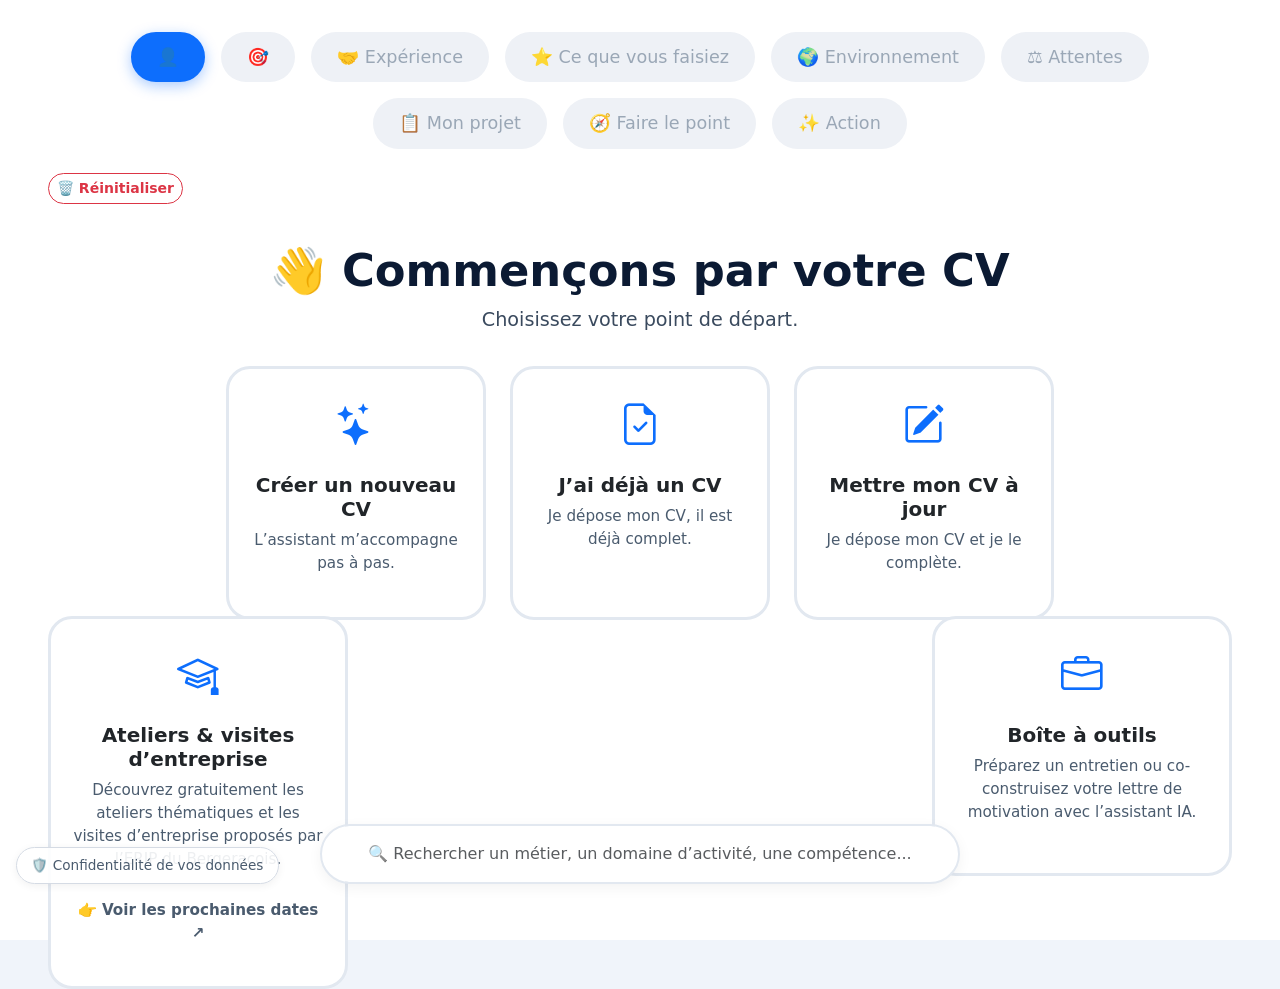
==== commit a5877755: "Add files via upload" ====
--- a/index.html
+++ b/index.html
@@ -53,6 +53,29 @@
        exportDocxNatifCV_NouveauxModeles.js et coloriationDocxNatifCV.js
        (reutilise leurs fonctions et constantes). -->
   <script src="modules/cv-editor/formatA5CV.js" charset="UTF-8"></script>
+  <!-- Moteur Composeur (Bêta) — voir architecture-moteur-cv.md. Systeme
+       independant des modeles ci-dessus (isolation, §0.1 du contrat
+       d'architecture) : point de contact unique = l'interception ajoutee
+       en tete de genererDocxNatifCVFormat() (formatA5CV.js, charge juste
+       au-dessus) + l'entree 'composeur' dans MODELES_CV_DISPONIBLES
+       (modelesDisponibles.js). Ordre ci-dessous = ordre des couches
+       (① a ⑤), simple convention de lecture (declarations de fonctions,
+       resolues au moment de l'appel, pas du chargement). -->
+  <script src="modules/cv-composeur/composeurProfil.js" charset="UTF-8"></script>
+  <script src="modules/cv-composeur/composeurComposants.js" charset="UTF-8"></script>
+  <script src="modules/cv-composeur/composeurRegles.js" charset="UTF-8"></script>
+  <script src="modules/cv-composeur/composeurComposition.js" charset="UTF-8"></script>
+  <!-- TACHE (contrat composeur-strategies-cv-v2.md, étape 2) : nouvelle
+       couche, ajoutée en cohabitation avec l'existant -- dépend de
+       calculerScoresStrategies() (decouverteStrategie.js, chargé plus
+       bas dans ce fichier), mais la résolution ne se fait qu'au moment
+       de l'appel (jamais au chargement), donc l'ordre exact entre les
+       deux fichiers n'a pas d'importance -- déjà vérifié pour plusieurs
+       autres cas similaires dans ce projet. -->
+  <script src="modules/cv-composeur/composeurStrategies.js" charset="UTF-8"></script>
+  <script src="modules/cv-composeur/composeurTheme.js" charset="UTF-8"></script>
+  <script src="modules/cv-composeur/composeurRender.js" charset="UTF-8"></script>
+  <script src="modules/cv-composeur/composeurMoteur.js" charset="UTF-8"></script>
   <!-- TACHE (Mini CV (A5), mise en page dediee) : structure propre (photo
        centree, 2 colonnes compactes), plus une reduction du modele A4
        choisi -- doit charger avant ou apres formatA5CV.js (peu importe,
@@ -100,6 +123,23 @@
   <!-- TACHE (filet de secours etendu a la lettre et l'entretien) : meme
        principe que exportBlocsTexteCV.js. -->
   <script src="modules/cv-editor/exportBlocsTexteLettreEntretien.js" charset="UTF-8"></script>
+  <!-- Module « Découverte et valorisation des compétences » — voir
+       module-decouverte-valorisation-competences.md et
+       moteur-ia-raisonnement.md. Système indépendant, même principe
+       d'isolation que le Composeur (Bêta) : point de contact unique =
+       la tuile ajoutée dans la Boîte à outils (ouvrirChoixPreparationAccueil,
+       modules/cv-editor/... non, metiers.js) qui appelle
+       demarrerDecouverteCompetences() (decouverteMoteur.js), point
+       d'entrée UNIQUE du module. Ordre ci-dessous : du plus stable
+       (structures de données) au plus mouvant (interface), même
+       logique que le reste de l'application. -->
+  <script src="modules/decouverte-competences/decouverteClassification.js" charset="UTF-8"></script>
+  <script src="modules/decouverte-competences/decouverteAnalyse.js" charset="UTF-8"></script>
+  <script src="modules/decouverte-competences/decouverteRaffinement.js" charset="UTF-8"></script>
+  <script src="modules/decouverte-competences/decouverteStrategie.js" charset="UTF-8"></script>
+  <script src="modules/decouverte-competences/decouverteMapping.js" charset="UTF-8"></script>
+  <script src="modules/decouverte-competences/decouverteParcours.js" charset="UTF-8"></script>
+  <script src="modules/decouverte-competences/decouverteMoteur.js" charset="UTF-8"></script>
   <script src="js/app.js" charset="UTF-8"></script>
 
 </body>
--- a/css/style.css
+++ b/css/style.css
@@ -203,11 +203,11 @@
    a .objectifs-catalogue -- n'affecte pas .objectifs ailleurs (pageCartes,
    ecrans simples type "objectif"/permis/vehicule, inchanges). */
 .objectifs-catalogue {
-  min-height: 220px;
+  min-height: 150px;
   align-content: flex-start;
 }
 .objectifs-catalogue .carte {
-  padding: 1rem 0.9rem;
+  padding: 0.7rem 0.8rem;
   min-width: 150px;
   max-width: 200px;
 }
@@ -439,6 +439,15 @@
 /* ===== SECTION CV ===== */
 .cv-section { background: #f8fafc; border-radius: 1.5rem; padding: 1.5rem; margin: 1.5rem 0; border: 2px solid #e2e8f0; }
 
+/* TACHE (retour utilisateur : ecran plus compact) : reduit l'espace interne
+   des 2 blocs "Vos principaux ..." (selection) et "Catalogue" des ecrans
+   catalogue (Personnes/Materiels/Lieux, Actions, Environnements de travail,
+   Valeurs -- composant partage pageSelectionCatalogue()), pour que le bouton
+   Continuer reste visible sans avoir a descendre. Classe dediee : ne touche
+   aucun autre usage de .cv-section ailleurs dans l'appli. */
+.cv-section-compact { padding: 0.9rem 1.1rem; margin: 0.8rem 0; }
+.cv-section-compact h4 { margin-bottom: 0.5rem; }
+
 /* TACHE (point 6, refonte Mon projet) : 2 rangees explicites plutot qu'une
    grille automatique — l'ordre et le regroupement (Vous+Candidature en haut,
    Projet+Parcours+Complements en dessous) sont desormais fixes et fiables,
@@ -505,9 +514,41 @@
 
 /* TACHE 47 : composant generique accordeon (replie par defaut), reutilisable */
 .accordeon { background: #f8fafc; border-radius: 1.2rem; border: 2px solid #e2e8f0; padding: 1rem 1.2rem; margin: 1.2rem 0; }
+/* TACHE (retour utilisateur : "petit v peu visible, je veux un fond vert
+   léger sur les blocs deja valides pour les distinguer des autres") : cette
+   classe existait deja dans le HTML (voir blocAccordeon() dans app.js) mais
+   n'avait jamais recu de style -- aucune difference visuelle avec un
+   accordeon non valide jusqu'ici. */
+.accordeon.accordeon-deja-visitee { background: #eef9f2; border-color: #bfe6cc; }
+/* TACHE (retour utilisateur : "je ferme juste la pyramide sans avoir
+   continué -- je veux un message sur fond jaune, même style que le vert,
+   pour indiquer où la personne s'est arrêtée") : variante jaune du fond et
+   du badge verts ci-dessus, pour les etapes fermees SANS validation reelle
+   (pas de clic sur "Continuer" -- voir etatAccordeonValide dans app.js). */
+.accordeon.accordeon-en-attente { background: #fffaeb; border-color: #f5dd94; }
+.accordeon-badge-attente {
+  display: inline-flex; align-items: center; gap: 0.3rem;
+  font-size: 0.8rem; font-weight: 700; color: #92720c;
+  background: #fef0c7; border-radius: 20px; padding: 0.25rem 0.7rem;
+  white-space: nowrap;
+}
+/* TACHE (retour utilisateur : "bouton en haut à droite, en jaune, pour
+   reprendre les choix du CV/de la lettre") : rangee dediee au-dessus de
+   l'entete (pas de positionnement absolu -- evite tout chevauchement avec
+   la fleche ▼/▲ situee au meme niveau a droite dans .accordeon-entete). */
+.accordeon-actions-coin { display: flex; justify-content: flex-end; margin-bottom: 0.6rem; }
 .accordeon-entete {
   background: none; border: none; width: 100%; display: flex; justify-content: space-between;
   align-items: center; padding: 0; cursor: pointer; font-size: 1rem; color: #0b1a33; text-align: left;
+}
+.accordeon-titre-groupe { display: flex; align-items: center; gap: 0.6rem; flex-wrap: wrap; }
+/* TACHE (retour utilisateur) : remplace l'ancien "✔" minuscule, quasi
+   invisible -- message explicite, a la fois etat ET action possible. */
+.accordeon-badge-valide {
+  display: inline-flex; align-items: center; gap: 0.3rem;
+  font-size: 0.8rem; font-weight: 700; color: #157347;
+  background: #d1f4de; border-radius: 20px; padding: 0.25rem 0.7rem;
+  white-space: nowrap;
 }
 .accordeon-fleche { color: #0d6efd; font-size: 0.85rem; }
 .accordeon-intro { margin: 0.5rem 0 0; }
@@ -521,17 +562,119 @@
    confortable) : pense pour des personnes ayant des difficultes visuelles
    et pour un ecran partage a plusieurs -- tailles et espacements agrandis. */
 .bloc-erip { padding: 1.4rem 1.6rem; }
+/* TACHE (retour utilisateur : "les contours des bandeaux je les veux plus
+   foncés, pour bien comprendre que ce sont des blocs séparés") : le contour
+   par defaut (.cv-section, #e2e8f0) est tres clair et donne l'impression
+   d'un seul bloc continu. Fonce specifiquement sur Mon Projet -- l'ecran ou
+   le probleme a ete signale (grille de 6 bandeaux cote a cote). */
+.grille-mon-projet .cv-section { border-color: #9fb0c3; }
+/* TACHE (retour utilisateur : "quand la mention 'Ce bloc est complet', je
+   veux que le contour du bandeau soit aussi en vert") : la classe existait
+   deja dans le HTML (voir blocERIP() dans app.js) mais n'avait jamais recu
+   de style. Specificite superieure a la regle ci-dessus (3 classes) pour
+   gagner sur le contour fonce de Mon Projet une fois le bloc complet. */
+.cv-section.bloc-erip.bloc-erip-complet-fond { border-color: #198754; }
 .bloc-erip-entete {
   display: flex; align-items: center; gap: 0.8rem; margin-bottom: 0.8rem; cursor: pointer;
   padding: 0.5rem 0; min-height: 2.6rem;
 }
-.bloc-erip-entete h5 { margin: 0; flex: 1; font-size: 1.15rem; text-transform: uppercase; letter-spacing: 0.02em; }
+/* TACHE (retour utilisateur : inversion des polices, PAGE POTENTIEL
+   UNIQUEMENT) : la personne trouve que les titres de bandeau (Analyse de
+   votre profil, Métiers recommandés, etc.) et les titres type "Domaine
+   cible"/"Métier cible" (voir .banniere-metier-cible-titre plus bas)
+   doivent echanger leurs tailles sur l'ecran Potentiel -- ces derniers
+   deviennent les plus imposants. .bloc-erip-entete h5 est PARTAGEE entre
+   Mon Projet et Potentiel (meme composant blocERIP()) : cette regle de base
+   s'applique donc par defaut a toutes les pages, MAIS "Mon Projet" (ci-
+   dessous, scope .grille-mon-projet) la re-agrandit -- l'inversion demandee
+   ne visait QUE l'ecran Potentiel, pas Mon Projet. */
+.bloc-erip-entete h5 { margin: 0; flex: 1; font-weight: 700; color: #0b1a33; font-size: 1.05rem; }
 .bloc-erip-compteur {
   font-size: 0.95rem; font-weight: 700; color: #4a5b6e; background: #eef1f6;
   border-radius: 20px; padding: 0.3rem 0.9rem;
 }
 .bloc-erip-fleche { color: #0d6efd; font-size: 1.1rem; }
 .bloc-erip-complet { font-size: 1.05rem; }
+/* TACHE (retour utilisateur : "0/4 : le 0 en rouge ; 1/4, 2/4, 3/4 : le 1/2/3
+   en orange ; 4/4 : le tout en vert et un peu plus grand -- le denominateur
+   reste toujours la couleur actuelle sauf une fois complet") : classes
+   generees cote JS (voir blocERIP() dans app.js) mais jamais stylees
+   jusqu'ici -- le compteur s'affichait donc entierement en texte neutre. */
+.bloc-erip-compteur-zero { color: #dc3545; font-weight: 800; }
+.bloc-erip-compteur-partiel { color: #fd7e14; font-weight: 800; }
+.bloc-erip-compteur-cible { font-weight: 600; }
+.bloc-erip-compteur-complet { color: #198754; font-weight: 800; font-size: 1.15em; }
+/* TACHE (retour utilisateur : "titres de Mon projet trop petits") : scope a
+   .grille-mon-projet (conteneur propre a la page Mon Projet, voir
+   pageProjet() dans app.js) -- redonne aux titres de bandeau leur taille
+   imposante SANS toucher a l'ecran Potentiel, qui partage la meme classe de
+   base .bloc-erip-entete h5 (voir commentaire au-dessus) mais doit rester
+   petit suite a l'inversion demandee. */
+/* TACHE (retour utilisateur : "trop grand, j'ai dit un peu") : 2.1rem etait
+   trop proche du titre de page (h1, 2.8rem) -- ramene a une taille
+   clairement intermediaire entre les titres de pyramide (1.2rem) et le
+   titre de page, pour que la hierarchie visuelle reste lisible sans
+   ecraser "Mon projet" au-dessus. */
+.grille-mon-projet .bloc-erip-entete h5 { font-size: 1.5rem; font-weight: 800; text-transform: uppercase; letter-spacing: 0.02em; }
+/* TACHE (retour utilisateur : "un message grand et visible sur chaque
+   bandeau quand ils ont fini, qui invite à compléter les autres") : le HTML
+   existait deja (bloc-erip-message-complet, voir blocERIP() dans app.js)
+   mais n'avait jamais recu de style -- il s'affichait donc en texte plat,
+   quasi invisible.
+   TACHE (retour utilisateur : "le bleu plutôt que le vert pour ce message,
+   cohérence avec le bouton Révéler mon potentiel") : encart passe au bleu
+   -- la coche ✅ (emoji, couleur fixe) reste verte, et le contour du
+   bandeau complet (.bloc-erip-complet-fond) reste vert lui aussi, comme
+   demande ("je garde le contour vert"). Seul CE message change. */
+.bloc-erip-message-complet {
+  background: #eaf2fd; border: 2px solid #0d6efd; border-radius: 0.8rem;
+  padding: 0.6rem 0.9rem; margin: 0 0 0.9rem;
+  font-size: 0.9rem; font-weight: 700; color: #0b3d91;
+}
+/* TACHE (retour utilisateur : clignotement mal place -- visait toute la
+   barre de navigation au lieu du bloc reellement obligatoire) : animation
+   discrete bleu clair, appliquee au survol du bouton "Reveler mon potentiel"
+   desactive UNIQUEMENT sur le bloc qui bloque reellement l'acces (voir
+   barreNavigation()/options.blocCibleId dans app.js). Volontairement plus
+   douce que .a-completer (rouge, fixe) : pulsation legere, pas un contour
+   agressif -- un signal d'attention, pas une alerte d'erreur. */
+@keyframes clignoteLegerBleu {
+  0%, 100% { box-shadow: 0 0 0 0 rgba(13, 110, 253, 0.45); }
+  50% { box-shadow: 0 0 0 10px rgba(13, 110, 253, 0); }
+}
+.bloc-erip-clignote-leger {
+  animation: clignoteLegerBleu 1.1s ease-in-out infinite;
+  border-radius: 1rem;
+}
+
+/* TACHE (retour utilisateur : "le bouton Télécharger le Word, je veux
+   qu'il s'allume doucement en bleu, pour inciter les gens à cliquer") :
+   pulsation plus lente et plus douce que .bloc-erip-clignote-leger
+   ci-dessus (2.4s au lieu de 1.1s), avec en plus une legere variation de
+   fond (pas seulement le contour) -- un signal d'incitation discret,
+   permanent tant que le document n'a pas ete telecharge. */
+@keyframes allumageDouxBleu {
+  0%, 100% { box-shadow: 0 0 0 0 rgba(13, 110, 253, 0.35); background-color: #eef2fd; }
+  50% { box-shadow: 0 0 0 8px rgba(13, 110, 253, 0); background-color: #dbe6fb; }
+}
+.pastille-export-docx-incitation {
+  animation: allumageDouxBleu 2.4s ease-in-out infinite;
+}
+
+/* TACHE (retour utilisateur : "Ctrl + V, rendre ce geste une évidence --
+   les gens ont la flemme de lire, arrivés sur la fenêtre de l'assistant ils
+   sont bloqués") : pastille façon touche de clavier, qui pulse legerement
+   -- capte l'oeil independamment du texte autour, contrairement au simple
+   gras utilise avant (identique au reste de la phrase, facilement noye). */
+@keyframes pulseToucheClavier {
+  0%, 100% { transform: scale(1); box-shadow: 0 0 0 0 rgba(13, 110, 253, 0.5); }
+  50% { transform: scale(1.08); box-shadow: 0 0 0 6px rgba(13, 110, 253, 0); }
+}
+.cle-pulse {
+  display: inline-block; background: #0d6efd; color: #fff; font-weight: 800;
+  font-size: 1.05em; padding: 0.15rem 0.65rem; border-radius: 0.4rem; margin: 0 0.15rem;
+  animation: pulseToucheClavier 1.3s ease-in-out infinite;
+}
 
 /* TACHE (refonte Potentiel, Etape A) : bandeau "Metier cible", toujours
    visible en haut de la page Potentiel. */
@@ -540,41 +683,17 @@
   background: #eef1f6; border: 2px solid #d5dbe4; border-radius: 1rem;
   padding: 0.9rem 1.3rem; margin: 1rem 0 1.5rem;
 }
-.banniere-metier-cible-titre { font-weight: 700; color: #0b1a33; font-size: 1.05rem; padding-right: 4rem; }
+/* TACHE (retour utilisateur : inversion des polices) : reprend l'ancienne
+   apparence de .bloc-erip-entete h5 (grand, gras, majuscules) -- voir
+   commentaire au-dessus de .bloc-erip-entete h5. S'applique a "Domaine
+   cible" et "Metier cible", qui partagent cette meme classe. */
+.banniere-metier-cible-titre { font-weight: 800; color: #0b1a33; font-size: 2.1rem; text-transform: uppercase; letter-spacing: 0.02em; }
 .banniere-metier-cible-actif {
   background: #e7f1fd; border-color: #0d6efd;
 }
 .banniere-metier-cible-actif .pastille.actif { background: #0d6efd; border-color: #0d6efd; }
 
-/* TACHE (complement, limite 5 metiers) : compteur X/5 en badge fixe au coin
-   superieur droit DU RECTANGLE (position absolue) -- reste toujours au meme
-   endroit, quelle que soit la longueur du titre ou le contenu du bandeau.
-   TACHE (demande : distinction visuelle) : en bleu (au lieu de neutre), pour
-   bien le distinguer du compteur jaune des metiers hors repertoire. Passe en
-   vert plein une fois la selection complete (5/5). */
-.banniere-metier-cible-compteur {
-  position: absolute; top: -14px; right: 18px;
-  font-size: 0.95rem; font-weight: 700; color: #0d6efd;
-  background: #ffffff; border: 2px solid #0d6efd; border-radius: 20px;
-  padding: 0.25rem 0.85rem; white-space: nowrap;
-  box-shadow: 0 3px 8px rgba(11,26,51,0.12);
-}
-.banniere-metier-cible-compteur-complet {
-  background: #198754; border-color: #198754; color: white;
-}
-/* TACHE (demande) : compteur jaune distinct pour les metiers hors
-   repertoire (1/3, 2/3, 3/3) -- juste a gauche du compteur bleu, pour faire
-   le lien visuel sans se superposer. */
-.banniere-metier-cible-compteur-hr {
-  position: absolute; top: -14px; right: 100px;
-  font-size: 0.95rem; font-weight: 700; color: #7a5c00;
-  background: #fff8e6; border: 2px solid #ffc107; border-radius: 20px;
-  padding: 0.25rem 0.85rem; white-space: nowrap;
-  box-shadow: 0 3px 8px rgba(11,26,51,0.12);
-}
-
-/* Message affiche a la place de l'ancienne alerte, une fois les 5 metiers
-   selectionnes -- ton positif plutot qu'un simple constat de blocage. */
+/* Message de confirmation (metier ou domaine cible) -- ton positif. */
 .banniere-metier-cible-max {
   color: #157347; font-weight: 600;
 }
@@ -585,46 +704,7 @@
   font-size: 1rem; color: #0b1a33;
 }
 
-/* TACHE (demande : distinction visuelle) : variante jaune du bandeau actif,
-   quand le metier cible est un metier hors repertoire. */
-.banniere-metier-cible-actif-jaune {
-  background: #fff8e6; border-color: #ffc107;
-}
-.banniere-metier-cible-actif-jaune .pastille.actif { background: #ffc107; border-color: #ffc107; color: #4a3800; }
-
-/* TACHE (demande) : boutons "Ce métier" / "Secteur(s) d'activité" en jaune,
-   un peu plus grands que les autres pastilles, avec un texte d'invitation
-   au-dessus. */
-.banniere-metier-cible-invite {
-  color: #7a5c00;
-}
-.pastille.pastille-choix-mode {
-  background: #ffc107; color: #4a3800; border-color: #ffc107;
-  font-size: 1rem; padding: 0.55rem 1.3rem;
-}
-.pastille.pastille-choix-mode:hover { background: #ffca2c; }
-.pastille.pastille-choix-mode.actif {
-  background: #7a5c00; color: #fff; border-color: #7a5c00;
-}
-
-/* TACHE (demande : metiers hors repertoire) : bouton discret en jaune clair
-   sous la zone de recherche, saisie libre en dessous si clique. */
 .banniere-metier-cible-hors-repertoire { margin-top: 0.8rem; }
-.btn-hors-repertoire {
-  background: #fff8e6; border: 2px solid #ffe08a; color: #7a5c00;
-  border-radius: 30px; padding: 0.4rem 1rem; font-size: 0.9rem; font-weight: 600;
-  cursor: pointer; transition: 0.15s;
-}
-.btn-hors-repertoire:hover { background: #ffefc2; }
-
-/* Pastille d'un metier hors repertoire : meme forme que les candidats
-   classiques, en jaune plutot qu'en bleu, pour bien les distinguer. */
-.metier-resume-chip-hr {
-  background: #ffc107 !important; color: #4a3800 !important;
-}
-.metier-resume-chip-hr.metier-resume-cible-hr { background: #e0a800 !important; box-shadow: 0 0 0 2px #fff8e6 inset; }
-.metier-resume-chip-hr .metier-resume-suppr,
-.metier-resume-chip-hr .metier-resume-nom { color: #4a3800; }
 
 /* TACHE (demande) : bandeau "Je postule", visible plus bas sur la page une
    fois qu'un metier ou un secteur a ete choisi -- reprend la confirmation du
@@ -636,43 +716,6 @@
 .banniere-je-postule-titre {
   font-weight: 700; font-size: 1.2rem; color: #157347; margin-bottom: 0.4rem;
 }
-/* TACHE (demande : distinction visuelle) : variante jaune quand le metier
-   valide vient du circuit "hors repertoire". */
-.banniere-je-postule-jaune {
-  background: #fff8e6; border-color: #ffc107;
-}
-.banniere-je-postule-jaune .banniere-je-postule-titre { color: #7a5c00; }
-
-/* TACHE (refonte Metier(s) cible(s)) : zone de detail (savoir-etre/
-   savoir-faire/savoirs + fiche ROME) affichee au clic sur le nom d'un candidat. */
-.detail-metier-candidat {
-  background: white; border: 1px solid #e2e8f0; border-radius: 0.8rem; padding: 0.7rem 0.9rem;
-}
-/* TACHE (complement) : le detail d'un metier candidat s'ouvre desormais en
-   popup independante, rattachee a SA pastille (position absolue, juste en
-   dessous), au premier plan (z-index), sans faire bouger le reste du
-   bandeau vert (elle sort du flux normal du document). */
-.metier-resume-chip-candidat { position: relative; }
-.metier-resume-chip-candidat .detail-metier-candidat {
-  position: absolute; top: 100%; left: 0; margin-top: 0.4rem;
-  min-width: 280px; max-width: 380px; z-index: 20;
-  box-shadow: 0 10px 30px rgba(11,26,51,0.18);
-  color: initial; font-weight: normal; white-space: normal;
-}
-/* TACHE (demande) : en-tete du detail -- nom (gauche), bouton "Ce métier"
-   et croix de fermeture (droite). */
-.detail-metier-candidat-entete {
-  display: flex; align-items: center; justify-content: space-between; gap: 0.5rem;
-}
-.detail-metier-candidat-nom { font-weight: 700; font-size: 0.95rem; color: #0b1a33; }
-.detail-metier-candidat-entete .pastille.pastille-choix-mode {
-  font-size: 0.78rem; padding: 0.3rem 0.7rem; white-space: nowrap;
-}
-.detail-metier-candidat-fermer {
-  cursor: pointer; color: #6b7a90; font-size: 0.9rem; padding: 0.1rem 0.3rem;
-}
-.detail-metier-candidat-fermer:hover { color: #dc3545; }
-.detail-metier-candidat-confirmation { color: #157347; }
 
 /* TACHE (complement) : zone de recherche du metier cible, volontairement
    plus grande et visible -- invite clairement a l'utiliser. */
@@ -818,14 +861,119 @@
 .accordeon-erip-corps .permis-cat {
   width: auto; height: auto; line-height: normal; padding: 0.35rem 0.9rem;
 }
+/* TACHE (retour utilisateur : "les boutons Oui/Non pour la mobilité,
+   expériences, loisirs, engagements, certifications, je les veux plus
+   grands, visibles") : ces boutons utilisent les classes Bootstrap
+   .btn.btn-sm par defaut (petites, discretes) -- agrandies ici pour se
+   rapprocher du poids visuel des .pastille voisines, uniquement a
+   l'interieur des pyramides Mon projet (meme scope que ci-dessus). */
+.accordeon-erip-corps .btn-sm {
+  font-size: 1rem; padding: 0.5rem 1.3rem; border-radius: 30px; font-weight: 700;
+}
 .accordeon-erip:first-of-type { border-top: none; }
 .accordeon-erip-entete {
   background: none; border: none; width: 100%; display: flex; justify-content: space-between;
-  align-items: center; padding: 0.9rem 0.2rem; cursor: pointer; font-size: 1.05rem; color: #0b1a33; text-align: left;
+  align-items: center; padding: 0.9rem 0.2rem; cursor: pointer; font-size: 1.2rem; font-weight: 600; color: #0b1a33; text-align: left;
   min-height: 2.4rem;
 }
 .accordeon-erip-icone { font-size: 1.15rem; cursor: help; }
+/* TACHE (retour utilisateur : visuel de complétion par sous-section) :
+   groupe icone + coche a droite de chaque en-tete de sous-section. */
+.accordeon-erip-droite { display: flex; align-items: center; gap: 0.5rem; }
+.accordeon-erip-check {
+  display: inline-flex; align-items: center; justify-content: center;
+  width: 1.3rem; height: 1.3rem; border-radius: 50%; font-size: 0.85rem; font-weight: 700;
+  background: #e9ecef; color: #adb5bd; flex-shrink: 0;
+}
+.accordeon-erip-check.complet { background: #d1f4de; color: #157347; }
 .accordeon-erip-corps { padding: 0 0 0.9rem; font-size: 1.02rem; }
+
+/* TACHE (refonte onglets, ecran "Verifiez les informations importees") :
+   onglets thematiques -- barre de boutons + panneaux bascules en JS
+   (wireOngletsValidationImport, app.js). Reutilisable partout ou ce meme
+   ecran est ouvert (wizard CV, Lettre V1, Entretien -- composant unique). */
+.onglets-validation-import {
+  display: flex; flex-wrap: wrap; gap: 0.4rem; border-bottom: 2px solid #e5e7eb;
+  margin-bottom: 1rem; padding-bottom: 0.5rem;
+}
+/* TACHE (retour utilisateur : "je veux voir les contours des onglets,
+   inciter les gens à aller les voir") : chaque onglet devient un vrai
+   bouton encadre (au lieu d'un simple trait de soulignement sur l'actif,
+   facilement manque) -- incite davantage au clic. */
+.onglet-validation-import-btn {
+  background: #f8fafc; border: 2px solid #d5dbe4; border-radius: 0.6rem;
+  padding: 0.5rem 0.9rem; font-size: 0.92rem; font-weight: 600; color: #4a5b6e; cursor: pointer;
+}
+.onglet-validation-import-btn:hover { color: #0d6efd; border-color: #0d6efd; background: #eef2fd; }
+.onglet-validation-import-btn.actif { color: #fff; background: #0d6efd; border-color: #0d6efd; }
+.onglet-validation-import-panel { display: none; }
+.onglet-validation-import-panel.actif { display: block; }
+/* TACHE (retour utilisateur : "je les veux sur 2 lignes et pas sur 3") :
+   scopé à l'écran "Choisissez ce que l'IA propose" uniquement (classe
+   ajoutée en plus de .onglets-validation-import, jamais à la place --
+   les 2 autres écrans qui partagent cette classe de base gardent leur
+   comportement flex-wrap naturel, avec un nombre d'onglets variable).
+   Grille à 5 colonnes : avec les 9 onglets actuels de cet écran précis
+   (l'ajout de "Compétences personnelles" est passé de 8 à 9, d'où le
+   passage à 3 lignes signalé -- 4 colonnes ne suffisaient plus), ça
+   donne exactement 2 lignes (5 + 4) -- si un onglet s'ajoute ou se
+   retire encore, revoir ce nombre de colonnes en conséquence. */
+.onglets-choix-ia-cv {
+  display: grid; grid-template-columns: repeat(5, 1fr); flex-wrap: unset;
+}
+.onglets-choix-ia-cv .onglet-validation-import-btn { text-align: center; }
+@media (max-width: 640px) {
+  .onglets-choix-ia-cv { grid-template-columns: repeat(2, 1fr); }
+}
+
+/* Carte "Experience" (validation d'import) : poste/entreprise/lieu/dates en
+   en-tete, bloc Missions visuellement distinct en dessous (fond legerement
+   teinte, pour bien le separer du reste de la carte). */
+.carte-experience-validation { border: 1px solid #dee2e6; border-radius: 0.6rem; padding: 0.9rem; }
+.bloc-missions-validation {
+  background: #f8f9fa; border-radius: 0.5rem; padding: 0.6rem 0.75rem; margin-top: 0.2rem;
+}
+
+/* TACHE (retour utilisateur : "j'ai perdu les jolis carrés que j'avais avec
+   les versions disponibles, tout est en vrac") : classe deja presente dans
+   le HTML (voir pageResultats() dans app.js, "Versions proposées" de la
+   lettre) mais sans aucune regle CSS associee -- s'affichait donc en texte
+   brut sans aucune mise en forme. Cartes carrees cliquables, la version
+   active nettement mise en evidence. */
+.carte-version-lettre {
+  border: 2px solid #d5dbe4; border-radius: 0.8rem; padding: 0.8rem 1rem;
+  cursor: pointer; background: #f8fafc; flex: 1 1 200px; min-width: 180px; max-width: 260px;
+  transition: 0.15s;
+}
+.carte-version-lettre:hover { border-color: #0d6efd; background: #eef2fd; }
+.carte-version-lettre-active {
+  border-color: #0d6efd; background: #eef2fd; box-shadow: 0 0 0 2px rgba(13, 110, 253, 0.15);
+}
+.carte-version-lettre-active .fw-bold { color: #0d6efd; }
+
+/* TACHE (retour utilisateur : "Écran 3" -- choisir/réordonner les
+   propositions IA) : pastille de rang + case a cocher + texte editable +
+   fleches Monter/Descendre. Reutilise l'esprit visuel des pastilles de
+   completion deja presentes ailleurs (accordeon-erip-check). */
+.reco-item {
+  display: flex; align-items: flex-start; gap: 0.6rem; border: 1px solid #e5e7eb;
+  border-radius: 0.6rem; padding: 0.6rem 0.75rem;
+}
+.reco-item-experience { align-items: stretch; }
+.reco-rang {
+  display: inline-flex; align-items: center; justify-content: center; flex-shrink: 0;
+  width: 1.6rem; height: 1.6rem; border-radius: 50%; background: #eef1f6; color: #4a5b6e;
+  font-weight: 700; font-size: 0.85rem; margin-top: 0.15rem;
+}
+.reco-item .reco-case { margin-top: 0.5rem; flex-shrink: 0; }
+.reco-corps { flex: 1; min-width: 0; }
+.reco-fleches { display: flex; flex-direction: column; gap: 0.15rem; flex-shrink: 0; }
+.reco-fleche {
+  background: #eef1f6; border: none; border-radius: 0.35rem; width: 1.7rem; height: 1.7rem;
+  color: #0d6efd; cursor: pointer; font-size: 0.75rem; line-height: 1;
+}
+.reco-fleche:disabled { color: #c3ccd6; cursor: default; }
+.reco-fleche:hover:not(:disabled) { background: #dbe6fb; }
 
 .confirmation-reset-bloc {
   background: #fff5f5; border: 2px solid #f8d7da; border-radius: 0.8rem; padding: 0.7rem 0.9rem; margin-bottom: 0.6rem;
@@ -870,6 +1018,20 @@
 }
 .label-fort i { color: #0d6efd; font-size: 1.15rem; }
 .pastilles { display: flex; flex-wrap: wrap; gap: 0.6rem; margin-top: 0.5rem; }
+/* TACHE (retour utilisateur : pastilles collees, puis chaque bouton avec
+   son propre texte explicatif) : conteneur en ligne (2 colonnes cote a
+   cote), chaque colonne empilant son bouton et son exemple -- l'exemple est
+   ainsi visuellement rattache a un seul des deux boutons, plus a aucun des
+   deux ou aux deux en meme temps. Classe dediee, ne modifie pas .pastilles
+   par defaut (utilise ailleurs avec des pastilles plus petites/nombreuses). */
+.pastilles-mode-recherche {
+  display: flex; flex-wrap: wrap; gap: 1.5rem; margin-bottom: 0.6rem;
+}
+.pastille-mode-recherche-colonne {
+  display: flex; flex-direction: column; align-items: flex-start; max-width: 320px;
+}
+.pastille-mode-recherche-colonne .pastille { width: 100%; text-align: center; box-sizing: border-box; white-space: nowrap; }
+.pastille-mode-recherche-colonne p { line-height: 1.35; }
 .pastille {
   display: inline-block;
   background: #e9ecef;
@@ -884,11 +1046,24 @@
 }
 .pastille:hover { background: #dce3ec; transform: translateY(-2px); }
 .pastille.actif { background: #0d6efd; color: #fff; border-color: #0d6efd; }
+/* TACHE (retour utilisateur : "le bouton aucune langue, je le veux en
+   jaune clair, pas trop le cas actuellement") : variante dediee -- jaune
+   clair au repos, jaune plus soutenu une fois selectionnee (etat "actif"),
+   distincte du bleu standard des autres pastilles. */
+.pastille-jaune-clair { background: #fff6d8; border-color: #ffe58a; color: #7a5b00; }
+.pastille-jaune-clair:hover { background: #ffedac; }
+.pastille-jaune-clair.actif { background: #ffcf33; border-color: #e6ba00; color: #4a3800; }
 
 /* TACHE (complement) : bouton rouge "Tout effacer" du bandeau Métier(s)
    cible(s) -- remplace l'ancienne croix ronde discrete, reutilise le style
    .btn-effacer deja existant ailleurs dans l'application (coherence). */
 .banniere-metier-cible-effacer { border-radius: 30px; }
+/* TACHE (retour utilisateur : bouton "changer de mode" trop discret en
+   lien texte) : vrai petit bouton pilule, coherent avec les autres boutons
+   d'action de ce bandeau (Tout effacer, Changer de domaine). */
+.btn-changer-mode-recherche {
+  border-radius: 30px; font-size: 0.8rem; padding: 0.3rem 0.9rem; white-space: nowrap; flex-shrink: 0;
+}
 
 /* TACHE (complement) : option Intérim mise en avant en jaune dans le panneau
    "Choisissez un secteur d'activité", distincte des autres pastilles de
@@ -968,29 +1143,100 @@
 }
 .lien-confidentialite:hover { background: #fff; border-color: #0d6efd; color: #0d6efd; }
 
-.confid-overlay {
+/* ============================================================
+   DESIGN SYSTEM ERIP — COMPOSANT "FENETRE ERIP"
+   Conforme a la specification validee (spec-fenetre-erip.md). Toute
+   fenetre/panneau/modale de l'application doit desormais utiliser ces
+   classes via la primitive JS ouvrirFenetreERIP() -- aucune fenetre ne
+   doit definir son propre overlay, rayon, ombre ou z-index.
+   ============================================================ */
+.fenetre-erip-overlay {
   position: fixed; inset: 0; background: rgba(11,26,51,0);
-  display: flex; align-items: center; justify-content: center; z-index: 2100; padding: 1rem;
+  display: flex; align-items: center; justify-content: center; z-index: 2000; padding: 1rem;
   transition: background 0.2s ease;
 }
-.confid-overlay.visible { background: rgba(11,26,51,0.55); }
-.confid-carte {
-  background: white; border-radius: 1.5rem; max-width: 480px; width: 100%; padding: 1.5rem;
+.fenetre-erip-overlay.visible { background: rgba(11,26,51,0.55); }
+.fenetre-erip-boite {
+  background: white; border-radius: 1.5rem; max-width: 520px; width: 100%;
+  max-height: 85vh; overflow-y: auto; padding: 1.5rem;
   box-shadow: 0 20px 60px rgba(0,0,0,0.3);
   opacity: 0; transform: translateY(12px) scale(0.97);
   transition: opacity 0.2s ease, transform 0.2s ease;
 }
-.confid-overlay.visible .confid-carte { opacity: 1; transform: translateY(0) scale(1); }
-.confid-carte p { color: #4a5b6e; font-size: 0.95rem; }
+.fenetre-erip-overlay.visible .fenetre-erip-boite { opacity: 1; transform: translateY(0) scale(1); }
+/* Variantes de taille (les 3 seules autorisees par la specification) */
+.fenetre-erip-boite-large { max-width: 700px; }
+.fenetre-erip-boite-tres-large { max-width: 900px; }
+
+.fenetre-erip-entete {
+  display: flex; justify-content: space-between; align-items: flex-start; gap: 0.75rem; margin-bottom: 0.8rem;
+}
+.fenetre-erip-titre { font-size: 1.2rem; font-weight: 800; color: #0b1a33; margin: 0; }
+.fenetre-erip-fermer {
+  border: 1px solid #ced4da; background: #fff; border-radius: 50%;
+  width: 32px; height: 32px; min-width: 32px; padding: 0; font-size: 0.9rem;
+  color: #495057; cursor: pointer; flex-shrink: 0; line-height: 1;
+}
+.fenetre-erip-fermer:hover { background: #f1f3f5; color: #dc3545; border-color: #dc3545; }
+.fenetre-erip-corps p { color: #3a4a5e; line-height: 1.5; margin-bottom: 1rem; }
+.fenetre-erip-corps p:last-of-type { margin-bottom: 0.5rem; }
+
+/* ============================================================
+   COMPOSANT "DEMO VIDEO" (chantier Videos d'accompagnement)
+   Cadre a ratio fixe : la fenetre garde la meme silhouette du chargement a
+   la lecture, quelle que soit la duree du chargement ou la resolution
+   reelle du fichier -- aucun saut visuel. Fond #0b1a33 : meme teinte que le
+   fond assombri de l'overlay ERIP (rgba(11,26,51,...)), pour que l'etat de
+   chargement/erreur s'integre visuellement plutot que de trancher.
+   ============================================================ */
+.demo-video-cadre {
+  position: relative; width: 100%; aspect-ratio: 16 / 9;
+  background: #0b1a33; border-radius: 12px; overflow: hidden;
+  display: flex; align-items: center; justify-content: center;
+}
+.demo-video-lecteur { width: 100%; height: 100%; object-fit: contain; background: #000; display: block; }
+.demo-video-etat {
+  display: flex; flex-direction: column; align-items: center; justify-content: center;
+  gap: 0.75rem; padding: 1rem; color: #cbd5e1; text-align: center;
+}
+.demo-video-etat-erreur { color: #fca5a5; }
+.demo-video-spinner {
+  width: 32px; height: 32px; border: 3px solid rgba(255,255,255,0.25);
+  border-top-color: #fff; border-radius: 50%; animation: demo-video-tourner 0.8s linear infinite;
+}
+@keyframes demo-video-tourner { to { transform: rotate(360deg); } }
+
+/* Bouton declencheur (option A validee) : pastille pleine, coherente avec
+   les autres chips deja utilisees dans ERIP (.pastille, meme rayon, meme
+   famille de bleu). */
+.demo-video-declencheur {
+  display: inline-flex; align-items: center; gap: 8px;
+  background: #0d6efd; color: #fff; border: none; border-radius: 30px;
+  padding: 0.55rem 1.2rem; font-weight: 600; font-size: 0.85rem; cursor: pointer;
+  transition: 0.15s;
+}
+.demo-video-declencheur:hover { background: #0b5ed7; }
+.demo-video-declencheur-icone {
+  width: 20px; height: 20px; border-radius: 50%; background: rgba(255,255,255,0.25);
+  display: flex; align-items: center; justify-content: center; font-size: 10px; flex-shrink: 0;
+}
 
 @media (max-width: 480px) {
   .lien-confidentialite { font-size: 0.78rem; padding: 0.4rem 0.7rem; left: 0.6rem; bottom: 0.6rem; }
 }
 
+/* TACHE (retour utilisateur : "message trop petit, peu d'espace avec les
+   cartes") : encart distinct plutot qu'un simple texte gras -- taille et
+   fond suffisent a le faire remarquer, sans animation (voir commentaire
+   dans app.js, pageSelectionCatalogue()). */
+.message-instruction-catalogue {
+  background: #eef2fd; border-radius: 0.6rem; padding: 0.6rem 0.9rem;
+  font-size: 1.05rem; font-weight: 700; color: #0b3d91; margin-bottom: 1rem;
+}
+
 /* TACHE 21A : ecran "Que faisiez-vous souvent ?" - onglets + recherche */
-.recherche-actions { max-width: 420px; margin: 0 auto 1.2rem; }
 .onglets-actions {
-  display: flex; flex-wrap: wrap; gap: 0.6rem; justify-content: center; margin-bottom: 1.5rem;
+  display: flex; flex-wrap: wrap; gap: 0.5rem; justify-content: center; margin-bottom: 0.8rem;
 }
 .onglet-action {
   background: #f8fafc; border: 2px solid #e2e8f0; border-radius: 30px;
@@ -1001,7 +1247,7 @@
 
 /* TACHE 21B : compteur de selection + animation legere d'apparition des cartes */
 .compteur-actions {
-  text-align: center; font-weight: 700; color: #0d6efd; font-size: 1.05rem; margin-bottom: 0.8rem;
+  text-align: center; font-weight: 700; color: #0d6efd; font-size: 1.05rem; margin-bottom: 0.4rem;
 }
 @keyframes actionCarteApparition {
   from { opacity: 0; transform: scale(0.92); }
@@ -1015,9 +1261,9 @@
 .grille-selection-compacte {
   display: flex;
   flex-wrap: wrap;
-  gap: 0.6rem;
+  gap: 0.5rem;
   justify-content: flex-start;
-  min-height: 76px;
+  min-height: 56px;
   align-content: flex-start;
 }
 .carte-selection-compacte {
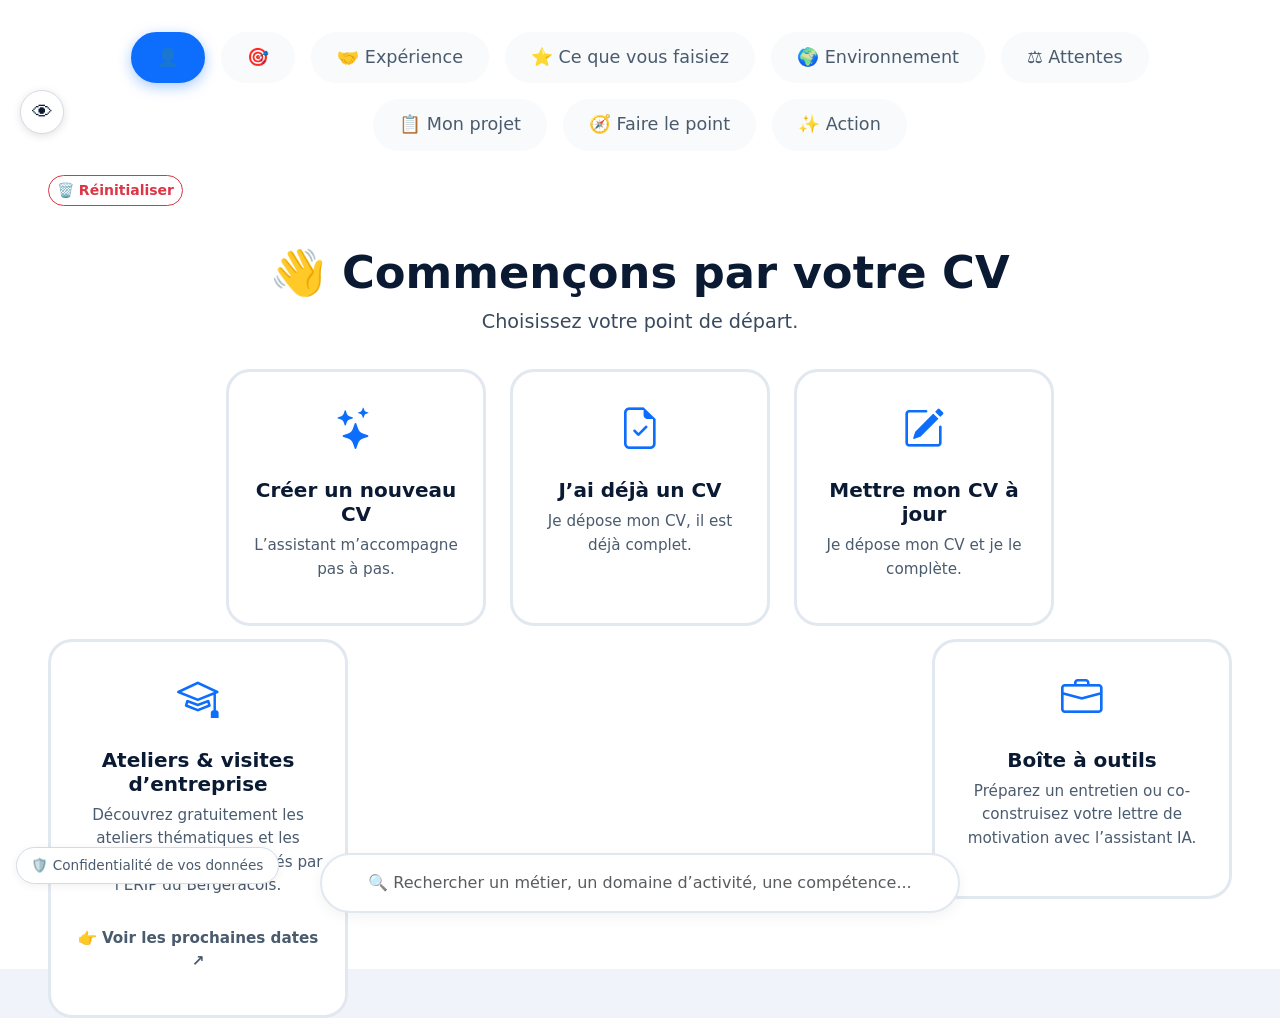
==== commit b7354a41: "Add files via upload" ====
--- a/index.html
+++ b/index.html
@@ -15,6 +15,33 @@
 <body>
 
   <div id="app"></div>
+
+  <!-- TACHE (retour utilisateur : "je veux aussi des modes : mode sombre,
+       une variante de couleurs et un mode daltonien... l'icone doit être
+       présente tout le long, sur toutes les pages") : en dehors de #app
+       (jamais régénéré par le rendu JS des pages), pour rester visible
+       quel que soit l'écran affiché. Câblé une seule fois au chargement
+       (voir app.js, initPreferencesAffichage()). -->
+  <button type="button" id="btnPreferencesAffichage" aria-label="Préférences d'affichage" title="Préférences d'affichage">&#128065;</button>
+  <div id="panneauPreferencesAffichage" hidden>
+    <h6>&#128065; Affichage</h6>
+    <div class="pref-affichage-groupe">
+      <span class="pref-affichage-label">Thème</span>
+      <button type="button" data-pref-theme="clair">Clair</button>
+      <button type="button" data-pref-theme="sombre">Sombre</button>
+    </div>
+    <div class="pref-affichage-groupe">
+      <span class="pref-affichage-label">Couleur d'accent</span>
+      <button type="button" data-pref-accent="bleu">Bleu</button>
+      <button type="button" data-pref-accent="orange">Orange</button>
+      <button type="button" data-pref-accent="vert">Vert</button>
+    </div>
+    <div class="pref-affichage-groupe">
+      <span class="pref-affichage-label">Mode daltonien</span>
+      <button type="button" data-pref-daltonien="0">Désactivé</button>
+      <button type="button" data-pref-daltonien="1">Activé</button>
+    </div>
+  </div>
 
   <!-- Ordre important : du plus stable (donnees + moteur) au plus mouvant (interface) -->
   <!-- charset UTF-8 explicite : garantit un affichage correct des accents en ouverture locale -->
--- a/css/style.css
+++ b/css/style.css
@@ -3,18 +3,113 @@
    Un seul fichier de styles. Charge par index.html.
    ============================================================ */
 
+/* TACHE (retour utilisateur : "je veux aussi des modes : mode sombre,
+   une variante de couleurs et un mode daltonien") : système de variables
+   CSS, 3 réglages indépendants et combinables (pas des "modes" exclusifs) :
+   - [data-theme="sombre"] sur <html> : palette sombre
+   - [data-accent="orange"] sur <html> : couleur d'accent orange au lieu
+     du bleu par défaut
+   - [data-daltonien="1"] sur <html> : succès/erreur passent du vert/rouge
+     (le classique problème du daltonisme rouge-vert) à une paire validée
+     scientifiquement pour rester distinguable quel que soit le type de
+     daltonisme (palette Okabe-Ito : vert-bleuté / vermillon, jamais un
+     bleu/orange improvisé qui pourrait se confondre avec l'accent).
+   Les 3 attributs se combinent librement (ex. sombre + orange + daltonien
+   en même temps). Seules les couleurs les plus utilisées de l'app sont
+   converties en variables (celles qui structurent visuellement chaque
+   écran) ; les teintes ponctuelles et rares (badges d'avertissement
+   spécifiques, etc.) restent en dur -- risque de régression trop élevé à
+   vouloir convertir les ~200 occurrences une par une pour un gain visuel
+   marginal sur celles-ci. */
+:root {
+  --bg-page: #f0f4fa;
+  --bg-card: #ffffff;
+  --bg-subtle: #f8fafc;
+  --bg-hover: #edf4ff;
+  --border: #e2e8f0;
+  --border-strong: #d5dbe4;
+  --text-strong: #0b1a33;
+  --text-muted: #4a5b6e;
+  --text-soft: #3a4a5e;
+  --accent: #0d6efd;
+  --accent-hover: #0a58ca;
+  --accent-bg-subtle: #eef2fd;
+  --success: #198754;
+  --success-strong: #157347;
+  --success-bg-subtle: #d1f4de;
+  --danger: #dc3545;
+  --danger-bg-subtle: #fdeaea;
+}
+[data-theme="sombre"] {
+  --bg-page: #12161f;
+  --bg-card: #1b212c;
+  --bg-subtle: #222834;
+  --bg-hover: #2a3444;
+  --border: #313a4a;
+  --border-strong: #3d4759;
+  --text-strong: #e8edf5;
+  --text-muted: #a8b3c4;
+  --text-soft: #c3ccd9;
+  --accent: #4d94ff;
+  --accent-hover: #6ba5ff;
+  --accent-bg-subtle: #1e2940;
+  --success-bg-subtle: #17301f;
+  --danger-bg-subtle: #3a1f1f;
+}
+[data-accent="orange"] {
+  --accent: #e6720d;
+  --accent-hover: #c25e08;
+  --accent-bg-subtle: #fdf0e4;
+}
+[data-theme="sombre"][data-accent="orange"] {
+  --accent: #ff9a3d;
+  --accent-hover: #ffb066;
+  --accent-bg-subtle: #3a2a1a;
+}
+[data-accent="vert"] {
+  --accent: #15803d;
+  --accent-hover: #116631;
+  --accent-bg-subtle: #e6f4ea;
+}
+[data-theme="sombre"][data-accent="vert"] {
+  --accent: #4ade80;
+  --accent-hover: #6ee89a;
+  --accent-bg-subtle: #1a3324;
+}
+[data-daltonien="1"] {
+  --success: #009E73;
+  --success-strong: #00805d;
+  --success-bg-subtle: #d8f0e8;
+  --danger: #D55E00;
+  --danger-bg-subtle: #fdebe0;
+}
+[data-theme="sombre"][data-daltonien="1"] {
+  --success: #35c79a;
+  --success-strong: #2aa683;
+  --success-bg-subtle: #163027;
+  --danger: #ff8a42;
+  --danger-bg-subtle: #3a2617;
+}
+
 * { box-sizing: border-box; margin: 0; padding: 0; }
 
 body {
-  background: #f0f4fa;
+  background: var(--bg-page);
+  color: var(--text-strong);
   font-family: 'Segoe UI', Roboto, system-ui, sans-serif;
+  /* TACHE (retour utilisateur : "quel est le style le plus lisible ?
+     l'interligne n'était fixé que sur certains blocs précis (fenêtres
+     modales, paragraphes d'accordéon), pas partout ailleurs -- fixé ici
+     au niveau global pour que ce confort de lecture s'applique
+     uniformément, notamment utile pour le public visé par ERIP. */
+  line-height: 1.55;
 }
 
 #app {
   max-width: 100%;
   padding: 2rem 3rem;
   min-height: 100vh;
-  background: white;
+  background: var(--bg-card);
 }
 
 /* ===== BARRE DE PROGRESSION CLIQUABLE ===== */
@@ -25,6 +120,45 @@
   margin-bottom: 40px;
   flex-wrap: wrap;
   font-size: 1.1rem;
+}
+
+/* TACHE (retour utilisateur : "un petit sélecteur, à gauche, en haut, un
+   peu plus bas de la barre de navigation... l'icone doit être présente
+   tout le long, sur toutes les pages") : position fixe (jamais affectee
+   par le defilement ni par le contenu de la page en cours). */
+#btnPreferencesAffichage {
+  position: fixed; top: 90px; left: 20px; z-index: 1050;
+  width: 44px; height: 44px; border-radius: 50%; border: 1px solid var(--border-strong);
+  background: var(--bg-card); color: var(--text-strong); font-size: 1.3rem;
+  cursor: pointer; box-shadow: 0 2px 8px rgba(0,0,0,0.12);
+}
+#btnPreferencesAffichage:hover { background: var(--bg-hover); }
+/* TACHE (retour utilisateur : "l'oeil est à peine visible en mode
+   sombre") : l'ombre portee (pensee pour un fond clair) ne cree aucun
+   relief sur un fond deja sombre -- bordure plus marquee a la place. */
+[data-theme="sombre"] #btnPreferencesAffichage { border: 2px solid var(--border-strong); box-shadow: none; }
+#panneauPreferencesAffichage {
+  position: fixed; top: 140px; left: 20px; z-index: 1050; width: 240px;
+  background: var(--bg-card); border: 1px solid var(--border-strong); border-radius: 0.6rem;
+  padding: 1rem; box-shadow: 0 4px 16px rgba(0,0,0,0.18);
+}
+#panneauPreferencesAffichage h6 { margin-bottom: 0.8rem; color: var(--text-strong); }
+.pref-affichage-groupe { margin-bottom: 0.9rem; }
+.pref-affichage-groupe:last-child { margin-bottom: 0; }
+.pref-affichage-label { display: block; font-size: 0.8rem; color: var(--text-muted); margin-bottom: 0.3rem; }
+.pref-affichage-groupe button {
+  border: 1px solid var(--border-strong); background: var(--bg-subtle); color: var(--text-strong);
+  border-radius: 0.4rem; padding: 0.3rem 0.6rem; font-size: 0.85rem; margin-right: 0.4rem; cursor: pointer;
+}
+.pref-affichage-groupe button.actif { background: var(--accent); border-color: var(--accent); color: #fff; }
+
+/* TACHE (retour utilisateur : adaptation aux écrans plus petits) : sur un
+   écran étroit, le bouton fixe et son panneau remontent et se resserrent
+   pour ne jamais chevaucher le contenu de la page (progression, titre) --
+   même seuil que les autres ajustements "petit écran" déjà existants. */
+@media (max-width: 768px) {
+  #btnPreferencesAffichage { top: 8px; left: 8px; width: 38px; height: 38px; font-size: 1.1rem; }
+  #panneauPreferencesAffichage { top: 52px; left: 8px; width: 200px; padding: 0.8rem; }
 }
 
 /* barre superieure : progression a gauche, actions globales a droite */
@@ -52,27 +186,27 @@
   padding: 1rem;
 }
 .modal-boite {
-  background: #fff;
+  background: var(--bg-card);
   border-radius: 1.2rem;
   padding: 1.8rem 2rem;
   max-width: 480px;
   width: 100%;
   box-shadow: 0 20px 60px rgba(0, 0, 0, 0.3);
 }
-.modal-boite h3 { font-size: 1.4rem; font-weight: 800; color: #0b1a33; margin-bottom: 0.6rem; }
-.modal-boite p { color: #3a4a5e; margin-bottom: 1.4rem; line-height: 1.5; }
+.modal-boite h3 { font-size: 1.4rem; font-weight: 800; color: var(--text-strong); margin-bottom: 0.6rem; }
+.modal-boite p { color: var(--text-soft); margin-bottom: 1.4rem; line-height: 1.5; }
 .modal-actions { display: flex; justify-content: flex-end; gap: 0.8rem; flex-wrap: wrap; }
-.import-option { display: block; margin: 0.5rem 0; cursor: pointer; font-weight: 600; color: #0b1a33; }
+.import-option { display: block; margin: 0.5rem 0; cursor: pointer; font-weight: 600; color: var(--text-strong); }
 .import-option input { margin-right: 0.5rem; }
 
 /* etape en cours */
 .progression .etape.active {
   padding: 10px 24px;
   border-radius: 40px;
-  background: #0d6efd;
+  background: var(--accent);
   color: white;
   font-weight: 700;
-  border: 2px solid #0d6efd;
+  border: 2px solid var(--accent);
   box-shadow: 0 4px 14px rgba(13, 110, 253, 0.35);
 }
 
@@ -80,15 +214,15 @@
 .progression .etape.visited {
   padding: 10px 24px;
   border-radius: 40px;
-  background: #d5e5ff;
-  color: #0b3d91;
-  border: 2px solid #9dc2ff;
+  background: var(--accent-bg-subtle);
+  color: var(--accent);
+  border: 2px solid var(--accent);
   cursor: pointer;
   text-decoration: none;
   transition: 0.15s;
 }
 .progression .etape.visited:hover {
-  background: #b9d5ff;
+  background: var(--bg-hover);
   transform: translateY(-2px);
 }
 
@@ -96,21 +230,21 @@
 .progression .etape.future {
   padding: 10px 24px;
   border-radius: 40px;
-  background: #eef1f6;
-  color: #9aa7b6;
+  background: var(--bg-subtle);
+  color: var(--text-muted);
   border: 2px solid transparent;
   cursor: not-allowed;
 }
 
 /* ===== TITRES ===== */
-h1 { font-size: 2.8rem; font-weight: 900; color: #0b1a33; }
-.sousTitre { font-size: 1.2rem; color: #3a4a5e; max-width: 760px; margin: 0 auto 1.5rem; }
+h1 { font-size: 2.8rem; font-weight: 900; color: var(--text-strong); }
+.sousTitre { font-size: 1.2rem; color: var(--text-soft); max-width: 760px; margin: 0 auto 1.5rem; }
 
 /* titre de categorie (Question 1 : Personnes / Objets / Lieux) */
 .categorie-titre {
   font-size: 1.3rem;
   font-weight: 700;
-  color: #0b1a33;
+  color: var(--text-strong);
   text-align: center;
   margin: 1.8rem 0 0.4rem;
 }
@@ -178,8 +312,8 @@
   margin: 2rem 0;
 }
 .carte {
-  background: white;
-  border: 3px solid #e2e8f0;
+  background: var(--bg-card);
+  border: 3px solid var(--border);
   border-radius: 1.5rem;
   padding: 1.6rem 1.2rem;
   min-width: 190px;
@@ -189,12 +323,12 @@
   cursor: pointer;
   transition: 0.25s;
 }
-.carte:hover { transform: translateY(-6px); border-color: #0d6efd; box-shadow: 0 10px 30px rgba(0,0,0,0.1); }
-.carte.active-card { border-color: #0d6efd; background: #edf4ff; box-shadow: 0 0 0 4px rgba(13,110,253,0.18); }
-.carte i { font-size: 2.6rem; color: #0d6efd; display: block; margin-bottom: 0.5rem; }
+.carte:hover { transform: translateY(-6px); border-color: var(--accent); box-shadow: 0 10px 30px rgba(0,0,0,0.1); }
+.carte.active-card { border-color: var(--accent); background: var(--bg-hover); box-shadow: 0 0 0 4px rgba(13,110,253,0.18); }
+.carte i { font-size: 2.6rem; color: var(--accent); display: block; margin-bottom: 0.5rem; }
 .carte h3 { font-size: 1.25rem; font-weight: 700; margin: 0.5rem 0; }
 .carte h5 { font-size: 1.05rem; font-weight: 600; margin: 0.4rem 0 0; }
-.carte p { font-size: 0.95rem; color: #4a5b6e; }
+.carte p { font-size: 0.95rem; color: var(--text-muted); }
 
 /* TACHE (complement, ecrans 3-4-5-6 : Experience/Actions/Environnement/
    Valeurs) : hauteur minimale reservee (la page ne s'effondre plus en
@@ -229,13 +363,29 @@
    principales (qui restent totalement inchangees, dans leur propre bloc
    .objectifs-accueil ci-dessus). Le decalage reste modere : les deux lignes
    ne se touchent jamais et ne se chevauchent jamais. */
+/* TACHE (retour utilisateur : "je veux la même disposition sur un grand et
+   un petit écran, c'est possible ?") : l'ancienne version utilisait une
+   marge NEGATIVE fixe (-2.2rem) sur la zone suivante pour la "remonter"
+   visuellement -- une technique fragile par nature, puisqu'elle tire le
+   bloc suivant vers le HAUT d'une valeur fixe, sans savoir à l'avance la
+   hauteur réelle du bloc précédent (qui varie avec la largeur d'écran :
+   plus de retour à la ligne dans le texte des cartes = cartes plus
+   hautes). Remplacé par un ajustement positif scopé UNIQUEMENT à ce
+   contexte (.objectifs-accueil, jamais .objectifs ailleurs dans l'app) :
+   on resserre l'espace du côté du bloc du DESSUS plutôt que de tirer le
+   bloc du dessous par une valeur négative -- le même regroupement visuel
+   serré, mais qui fonctionne à l'identique quelle que soit la largeur
+   d'écran, sans plus jamais dépendre d'une hauteur supposée. Les 2 media
+   queries qui compensaient ce hack (1024px et 1025-1536px) ne sont donc
+   plus necessaires pour ce point precis. */
+.objectifs-accueil { margin-bottom: 0.5rem; }
 .zone-ateliers-entretien {
   display: flex;
   justify-content: space-between;
   align-items: flex-start;
   flex-wrap: wrap;
   gap: 1.5rem;
-  margin-top: -2.2rem;
+  margin-top: 0.8rem;
   margin-bottom: 1.5rem;
 }
 .carte-erip {
@@ -272,14 +422,14 @@
   width: 100%;
   padding: 1rem 1.5rem;
   border-radius: 2rem;
-  border: 2px solid #e2e8f0;
+  border: 2px solid var(--border);
   font-size: 1rem;
   text-align: center;
   box-shadow: 0 4px 14px rgba(0,0,0,0.05);
 }
 .zone-recherche-erip-large input:focus {
   outline: none;
-  border-color: #0d6efd;
+  border-color: var(--accent);
   box-shadow: 0 4px 16px rgba(13,110,253,0.18);
 }
 /* Resultats : liste superposee au-dessus de toute la page (haut z-index),
@@ -291,7 +441,7 @@
   bottom: 100%;
   top: auto;
   margin-bottom: 0.6rem;
-  background: white;
+  background: var(--bg-card);
   border-radius: 1.2rem;
   box-shadow: 0 20px 60px rgba(0,0,0,0.25);
   padding: 1.2rem;
@@ -314,41 +464,41 @@
 
 /* TACHE 33A : resultats de l'Explorateur, groupes par categorie */
 .groupe-resultats-erip { margin: 1.5rem 0; }
-.groupe-resultats-erip h4 { font-size: 1.1rem; color: #0b1a33; margin-bottom: 0.8rem; }
+.groupe-resultats-erip h4 { font-size: 1.1rem; color: var(--text-strong); margin-bottom: 0.8rem; }
 .grille-resultats-erip { display: flex; flex-wrap: wrap; gap: 1rem; }
 .carte-resultat-erip {
-  background: #f8fafc; border: 2px solid #e2e8f0; border-radius: 1rem;
+  background: var(--bg-subtle); border: 2px solid var(--border); border-radius: 1rem;
   padding: 1rem 1.2rem; min-width: 220px; max-width: 300px; flex: 1 0 220px;
 }
-.carte-resultat-erip h5 { font-size: 1rem; font-weight: 700; margin-bottom: 0.3rem; color: #0b1a33; }
+.carte-resultat-erip h5 { font-size: 1rem; font-weight: 700; margin-bottom: 0.3rem; color: var(--text-strong); }
 .carte-resultat-texte {
   display: flex; align-items: center; justify-content: center;
-  min-width: 140px; max-width: none; flex: 0 1 auto; font-weight: 600; color: #0d6efd;
-  background: #edf4ff; border-color: #cfe0fb;
+  min-width: 140px; max-width: none; flex: 0 1 auto; font-weight: 600; color: var(--accent);
+  background: var(--bg-hover); border-color: #cfe0fb;
 }
 
 /* TACHE (recherche assistant) : elements de resultat cliquables (metier,
    competence) ouvrant le parcours guide. */
 .carte-resultat-cliquable { cursor: pointer; transition: 0.15s; }
-.carte-resultat-cliquable:hover { border-color: #0d6efd; box-shadow: 0 4px 12px rgba(13,110,253,0.15); }
+.carte-resultat-cliquable:hover { border-color: var(--accent); box-shadow: 0 4px 12px rgba(13,110,253,0.15); }
 
 .ligne-metier-associe {
   display: flex; align-items: center; justify-content: space-between;
-  background: #f8fafc; border: 2px solid #e2e8f0; border-radius: 0.8rem;
-  padding: 0.6rem 1rem; margin-bottom: 0.5rem; cursor: pointer; font-weight: 600; color: #0b1a33;
-}
-.ligne-metier-associe:hover { border-color: #0d6efd; background: #edf4ff; }
-.ligne-metier-associe a { color: #0d6efd; text-decoration: none; }
+  background: var(--bg-subtle); border: 2px solid var(--border); border-radius: 0.8rem;
+  padding: 0.6rem 1rem; margin-bottom: 0.5rem; cursor: pointer; font-weight: 600; color: var(--text-strong);
+}
+.ligne-metier-associe:hover { border-color: var(--accent); background: var(--bg-hover); }
+.ligne-metier-associe a { color: var(--accent); text-decoration: none; }
 
 .pastilles-parcours-guide { margin: 0.8rem 0; }
 .pastille-parcours {
   display: block; padding: 0.7rem 1rem; margin-bottom: 0.5rem; border-radius: 0.8rem;
-  border: 2px solid #e2e8f0; cursor: pointer; font-weight: 600; color: #0b1a33; transition: 0.15s;
-}
-.pastille-parcours:hover { border-color: #0d6efd; background: #f8fafc; }
+  border: 2px solid var(--border); cursor: pointer; font-weight: 600; color: var(--text-strong); transition: 0.15s;
+}
+.pastille-parcours:hover { border-color: var(--accent); background: var(--bg-subtle); }
 .pastille-parcours input { margin-right: 0.5rem; }
 .carte-erip:hover { color: inherit; }
-.carte-erip-action { font-size: 0.9rem; font-weight: 700; color: #0d6efd; margin-top: 0.8rem; }
+.carte-erip-action { font-size: 0.9rem; font-weight: 700; color: var(--accent); margin-top: 0.8rem; }
 
 /* ===== BOUTONS ===== */
 .btn-lg { padding: 0.6rem 2rem !important; font-size: 1.05rem !important; border-radius: 40px !important; }
@@ -367,7 +517,7 @@
 /* ===== MESSAGES ===== */
 .message-competences {
   background: #eef6ff;
-  border-left: 6px solid #0d6efd;
+  border-left: 6px solid var(--accent);
   padding: 1rem 1.5rem;
   border-radius: 1rem;
   margin: 1.5rem 0;
@@ -384,11 +534,11 @@
 /* ===== OUTILS ===== */
 .outils-grid { display: flex; flex-wrap: wrap; gap: 1rem; justify-content: center; margin: 1.5rem 0; }
 .outil-item {
-  background: #f8fafc; border-radius: 1.5rem; padding: 1.2rem 1.5rem; min-width: 160px;
-  text-align: center; border: 2px solid #e2e8f0; cursor: pointer; transition: 0.2s;
-}
-.outil-item:hover { background: #edf4ff; border-color: #0d6efd; }
-.outil-item i { font-size: 2.2rem; color: #0d6efd; display: block; margin-bottom: 0.3rem; }
+  background: var(--bg-subtle); border-radius: 1.5rem; padding: 1.2rem 1.5rem; min-width: 160px;
+  text-align: center; border: 2px solid var(--border); cursor: pointer; transition: 0.2s;
+}
+.outil-item:hover { background: var(--bg-hover); border-color: var(--accent); }
+.outil-item i { font-size: 2.2rem; color: var(--accent); display: block; margin-bottom: 0.3rem; }
 
 /* TACHE (complement, page Action) : les 3 cartes IA (Créer votre CV, Lettre
    de motivation, Préparer un entretien) légèrement agrandies par rapport aux
@@ -421,7 +571,7 @@
   align-items: center;
   gap: 0.4rem;
   font-weight: 600;
-  color: #0b1a33;
+  color: var(--text-strong);
   cursor: pointer;
 }
 .type-cv-option input { margin: 0; }
@@ -430,14 +580,14 @@
    Experiences et savoir-faire personnels). Prepare a l'avance, sans impact
    visuel avant son branchement effectif (etapes 4/5/6). */
 .catalogue-categorie { margin-bottom: 1rem; }
-.catalogue-categorie h6 { font-weight: 700; color: #0b1a33; margin-bottom: 0.5rem; }
-.catalogue-case { display: block; margin: 0.3rem 0; cursor: pointer; color: #3a4a5e; }
+.catalogue-categorie h6 { font-weight: 700; color: var(--text-strong); margin-bottom: 0.5rem; }
+.catalogue-case { display: block; margin: 0.3rem 0; cursor: pointer; color: var(--text-soft); }
 .catalogue-case input { margin-right: 0.5rem; }
 .pastilles-detail { display: flex; flex-direction: column; gap: 0.6rem; }
 .pastille-detail-bloc { max-width: 420px; }
 
 /* ===== SECTION CV ===== */
-.cv-section { background: #f8fafc; border-radius: 1.5rem; padding: 1.5rem; margin: 1.5rem 0; border: 2px solid #e2e8f0; }
+.cv-section { background: var(--bg-subtle); border-radius: 1.5rem; padding: 1.5rem; margin: 1.5rem 0; border: 2px solid var(--border); }
 
 /* TACHE (retour utilisateur : ecran plus compact) : reduit l'espace interne
    des 2 blocs "Vos principaux ..." (selection) et "Catalogue" des ecrans
@@ -461,7 +611,7 @@
    ci-dessus reserve la place necessaire pour ne rien recouvrir). */
 .barre-navigation-fixe {
   position: fixed; left: 0; right: 0; bottom: 0;
-  background: white; padding: 1rem 3rem; box-shadow: 0 -4px 12px rgba(11,26,51,0.08);
+  background: var(--bg-card); padding: 1rem 3rem; box-shadow: 0 -4px 12px rgba(11,26,51,0.08);
   z-index: 500;
 }
 .rangee-mon-projet { display: flex; flex-wrap: wrap; gap: 0.9rem; align-items: flex-start; }
@@ -493,7 +643,7 @@
 .bloc-identite-compact h5 { margin-bottom: 0.6rem; font-size: 1rem; }
 .bloc-identite-compact .pastille { padding: 0.3rem 0.85rem; font-size: 0.82rem; }
 .bloc-identite-compact input { font-size: 0.85rem; }
-.bloc-identite-compact hr { border-color: #e2e8f0; }
+.bloc-identite-compact hr { border-color: var(--border); }
 
 /* Bouton discret mais qui attire l'oeil (leger halo pulsant), invite a
    comprendre l'usage des informations d'identite avant de les saisir. */
@@ -507,19 +657,19 @@
   0%, 100% { box-shadow: 0 0 0 0 rgba(255, 193, 7, 0.45); }
   50% { box-shadow: 0 0 0 6px rgba(255, 193, 7, 0); }
 }
-.cv-item { background: white; border-radius: 0.8rem; padding: 0.5rem 1rem; margin-bottom: 0.4rem; display: flex; justify-content: space-between; align-items: center; border: 1px solid #e2e8f0; }
-.remove-item { color: #dc3545; cursor: pointer; font-weight: 700; }
+.cv-item { background: var(--bg-card); border-radius: 0.8rem; padding: 0.5rem 1rem; margin-bottom: 0.4rem; display: flex; justify-content: space-between; align-items: center; border: 1px solid var(--border); }
+.remove-item { color: var(--danger); cursor: pointer; font-weight: 700; }
 .tag-metier { display: inline-block; background: #e9ecef; border-radius: 30px; padding: 0.2rem 0.8rem; margin: 0.2rem 0.4rem 0.2rem 0; }
-.tag-metier .remove-tag { margin-left: 0.5rem; cursor: pointer; color: #dc3545; }
+.tag-metier .remove-tag { margin-left: 0.5rem; cursor: pointer; color: var(--danger); }
 
 /* TACHE 47 : composant generique accordeon (replie par defaut), reutilisable */
-.accordeon { background: #f8fafc; border-radius: 1.2rem; border: 2px solid #e2e8f0; padding: 1rem 1.2rem; margin: 1.2rem 0; }
+.accordeon { background: var(--bg-subtle); border-radius: 1.2rem; border: 2px solid var(--border); padding: 1rem 1.2rem; margin: 1.2rem 0; }
 /* TACHE (retour utilisateur : "petit v peu visible, je veux un fond vert
    léger sur les blocs deja valides pour les distinguer des autres") : cette
    classe existait deja dans le HTML (voir blocAccordeon() dans app.js) mais
    n'avait jamais recu de style -- aucune difference visuelle avec un
    accordeon non valide jusqu'ici. */
-.accordeon.accordeon-deja-visitee { background: #eef9f2; border-color: #bfe6cc; }
+.accordeon.accordeon-deja-visitee { background: var(--success-bg-subtle); border-color: #bfe6cc; }
 /* TACHE (retour utilisateur : "je ferme juste la pyramide sans avoir
    continué -- je veux un message sur fond jaune, même style que le vert,
    pour indiquer où la personne s'est arrêtée") : variante jaune du fond et
@@ -539,18 +689,18 @@
 .accordeon-actions-coin { display: flex; justify-content: flex-end; margin-bottom: 0.6rem; }
 .accordeon-entete {
   background: none; border: none; width: 100%; display: flex; justify-content: space-between;
-  align-items: center; padding: 0; cursor: pointer; font-size: 1rem; color: #0b1a33; text-align: left;
+  align-items: center; padding: 0; cursor: pointer; font-size: 1rem; color: var(--text-strong); text-align: left;
 }
 .accordeon-titre-groupe { display: flex; align-items: center; gap: 0.6rem; flex-wrap: wrap; }
 /* TACHE (retour utilisateur) : remplace l'ancien "✔" minuscule, quasi
    invisible -- message explicite, a la fois etat ET action possible. */
 .accordeon-badge-valide {
   display: inline-flex; align-items: center; gap: 0.3rem;
-  font-size: 0.8rem; font-weight: 700; color: #157347;
-  background: #d1f4de; border-radius: 20px; padding: 0.25rem 0.7rem;
+  font-size: 0.8rem; font-weight: 700; color: var(--success-strong);
+  background: var(--success-bg-subtle); border-radius: 20px; padding: 0.25rem 0.7rem;
   white-space: nowrap;
 }
-.accordeon-fleche { color: #0d6efd; font-size: 0.85rem; }
+.accordeon-fleche { color: var(--accent); font-size: 0.85rem; }
 .accordeon-intro { margin: 0.5rem 0 0; }
 .accordeon.ouvert .accordeon-intro { margin-bottom: 0.5rem; }
 .accordeon-corps { margin-top: 0.5rem; }
@@ -564,7 +714,7 @@
 .bloc-erip { padding: 1.4rem 1.6rem; }
 /* TACHE (retour utilisateur : "les contours des bandeaux je les veux plus
    foncés, pour bien comprendre que ce sont des blocs séparés") : le contour
-   par defaut (.cv-section, #e2e8f0) est tres clair et donne l'impression
+   par defaut (.cv-section, var(--border)) est tres clair et donne l'impression
    d'un seul bloc continu. Fonce specifiquement sur Mon Projet -- l'ecran ou
    le probleme a ete signale (grille de 6 bandeaux cote a cote). */
 .grille-mon-projet .cv-section { border-color: #9fb0c3; }
@@ -573,7 +723,7 @@
    deja dans le HTML (voir blocERIP() dans app.js) mais n'avait jamais recu
    de style. Specificite superieure a la regle ci-dessus (3 classes) pour
    gagner sur le contour fonce de Mon Projet une fois le bloc complet. */
-.cv-section.bloc-erip.bloc-erip-complet-fond { border-color: #198754; }
+.cv-section.bloc-erip.bloc-erip-complet-fond { border-color: var(--success); }
 .bloc-erip-entete {
   display: flex; align-items: center; gap: 0.8rem; margin-bottom: 0.8rem; cursor: pointer;
   padding: 0.5rem 0; min-height: 2.6rem;
@@ -588,22 +738,22 @@
    s'applique donc par defaut a toutes les pages, MAIS "Mon Projet" (ci-
    dessous, scope .grille-mon-projet) la re-agrandit -- l'inversion demandee
    ne visait QUE l'ecran Potentiel, pas Mon Projet. */
-.bloc-erip-entete h5 { margin: 0; flex: 1; font-weight: 700; color: #0b1a33; font-size: 1.05rem; }
+.bloc-erip-entete h5 { margin: 0; flex: 1; font-weight: 700; color: var(--text-strong); font-size: 1.05rem; }
 .bloc-erip-compteur {
-  font-size: 0.95rem; font-weight: 700; color: #4a5b6e; background: #eef1f6;
+  font-size: 0.95rem; font-weight: 700; color: var(--text-muted); background: #eef1f6;
   border-radius: 20px; padding: 0.3rem 0.9rem;
 }
-.bloc-erip-fleche { color: #0d6efd; font-size: 1.1rem; }
+.bloc-erip-fleche { color: var(--accent); font-size: 1.1rem; }
 .bloc-erip-complet { font-size: 1.05rem; }
 /* TACHE (retour utilisateur : "0/4 : le 0 en rouge ; 1/4, 2/4, 3/4 : le 1/2/3
    en orange ; 4/4 : le tout en vert et un peu plus grand -- le denominateur
    reste toujours la couleur actuelle sauf une fois complet") : classes
    generees cote JS (voir blocERIP() dans app.js) mais jamais stylees
    jusqu'ici -- le compteur s'affichait donc entierement en texte neutre. */
-.bloc-erip-compteur-zero { color: #dc3545; font-weight: 800; }
+.bloc-erip-compteur-zero { color: var(--danger); font-weight: 800; }
 .bloc-erip-compteur-partiel { color: #fd7e14; font-weight: 800; }
 .bloc-erip-compteur-cible { font-weight: 600; }
-.bloc-erip-compteur-complet { color: #198754; font-weight: 800; font-size: 1.15em; }
+.bloc-erip-compteur-complet { color: var(--success); font-weight: 800; font-size: 1.15em; }
 /* TACHE (retour utilisateur : "titres de Mon projet trop petits") : scope a
    .grille-mon-projet (conteneur propre a la page Mon Projet, voir
    pageProjet() dans app.js) -- redonne aux titres de bandeau leur taille
@@ -615,7 +765,18 @@
    clairement intermediaire entre les titres de pyramide (1.2rem) et le
    titre de page, pour que la hierarchie visuelle reste lisible sans
    ecraser "Mon projet" au-dessus. */
-.grille-mon-projet .bloc-erip-entete h5 { font-size: 1.5rem; font-weight: 800; text-transform: uppercase; letter-spacing: 0.02em; }
+/* TACHE (retour utilisateur : "un peu plus petites, ça fatigue les yeux
+   aussi grandes") : reduction de 20% (1.5rem -> 1.2rem), sur la meme
+   base que les 2 ajustements precedents ci-dessus. */
+.grille-mon-projet .bloc-erip-entete h5 { font-size: 1.2rem; font-weight: 800; text-transform: uppercase; letter-spacing: 0.02em; }
+/* TACHE (retour utilisateur : "un emplacement pour mettre une vidéo... pour
+   expliquer aux gens comment il faut faire ici") : simple encart réservé,
+   discret (pas de vidéo à afficher pour l'instant), centré sous le
+   sous-titre de la page. */
+.encart-video-mon-projet {
+  max-width: 640px; margin: 0 auto 1.2rem; padding: 1.8rem 1rem; text-align: center;
+  background: #f4f6fa; border: 1px dashed #c7d0dc; border-radius: 0.6rem;
+}
 /* TACHE (retour utilisateur : "un message grand et visible sur chaque
    bandeau quand ils ont fini, qui invite à compléter les autres") : le HTML
    existait deja (bloc-erip-message-complet, voir blocERIP() dans app.js)
@@ -627,7 +788,7 @@
    bandeau complet (.bloc-erip-complet-fond) reste vert lui aussi, comme
    demande ("je garde le contour vert"). Seul CE message change. */
 .bloc-erip-message-complet {
-  background: #eaf2fd; border: 2px solid #0d6efd; border-radius: 0.8rem;
+  background: #eaf2fd; border: 2px solid var(--accent); border-radius: 0.8rem;
   padding: 0.6rem 0.9rem; margin: 0 0 0.9rem;
   font-size: 0.9rem; font-weight: 700; color: #0b3d91;
 }
@@ -654,7 +815,7 @@
    fond (pas seulement le contour) -- un signal d'incitation discret,
    permanent tant que le document n'a pas ete telecharge. */
 @keyframes allumageDouxBleu {
-  0%, 100% { box-shadow: 0 0 0 0 rgba(13, 110, 253, 0.35); background-color: #eef2fd; }
+  0%, 100% { box-shadow: 0 0 0 0 rgba(13, 110, 253, 0.35); background-color: var(--accent-bg-subtle); }
   50% { box-shadow: 0 0 0 8px rgba(13, 110, 253, 0); background-color: #dbe6fb; }
 }
 .pastille-export-docx-incitation {
@@ -671,7 +832,7 @@
   50% { transform: scale(1.08); box-shadow: 0 0 0 6px rgba(13, 110, 253, 0); }
 }
 .cle-pulse {
-  display: inline-block; background: #0d6efd; color: #fff; font-weight: 800;
+  display: inline-block; background: var(--accent); color: #fff; font-weight: 800;
   font-size: 1.05em; padding: 0.15rem 0.65rem; border-radius: 0.4rem; margin: 0 0.15rem;
   animation: pulseToucheClavier 1.3s ease-in-out infinite;
 }
@@ -680,28 +841,28 @@
    visible en haut de la page Potentiel. */
 .banniere-metier-cible {
   position: relative;
-  background: #eef1f6; border: 2px solid #d5dbe4; border-radius: 1rem;
+  background: #eef1f6; border: 2px solid var(--border-strong); border-radius: 1rem;
   padding: 0.9rem 1.3rem; margin: 1rem 0 1.5rem;
 }
 /* TACHE (retour utilisateur : inversion des polices) : reprend l'ancienne
    apparence de .bloc-erip-entete h5 (grand, gras, majuscules) -- voir
    commentaire au-dessus de .bloc-erip-entete h5. S'applique a "Domaine
    cible" et "Metier cible", qui partagent cette meme classe. */
-.banniere-metier-cible-titre { font-weight: 800; color: #0b1a33; font-size: 2.1rem; text-transform: uppercase; letter-spacing: 0.02em; }
+.banniere-metier-cible-titre { font-weight: 800; color: var(--text-strong); font-size: 2.1rem; text-transform: uppercase; letter-spacing: 0.02em; }
 .banniere-metier-cible-actif {
-  background: #e7f1fd; border-color: #0d6efd;
-}
-.banniere-metier-cible-actif .pastille.actif { background: #0d6efd; border-color: #0d6efd; }
+  background: #e7f1fd; border-color: var(--accent);
+}
+.banniere-metier-cible-actif .pastille.actif { background: var(--accent); border-color: var(--accent); }
 
 /* Message de confirmation (metier ou domaine cible) -- ton positif. */
 .banniere-metier-cible-max {
-  color: #157347; font-weight: 600;
+  color: var(--success-strong); font-weight: 600;
 }
 
 /* TACHE (complement) : texte de confirmation du metier cible, agrandi pour
    etre bien visible juste sous la zone de recherche. */
 .banniere-metier-cible-confirmation {
-  font-size: 1rem; color: #0b1a33;
+  font-size: 1rem; color: var(--text-strong);
 }
 
 .banniere-metier-cible-hors-repertoire { margin-top: 0.8rem; }
@@ -710,11 +871,11 @@
    fois qu'un metier ou un secteur a ete choisi -- reprend la confirmation du
    bandeau "Metier(s) cible(s)" dans un encart separe, bien visible. */
 .banniere-je-postule {
-  background: #eaf7f0; border: 2px solid #198754; border-radius: 1rem;
+  background: var(--success-bg-subtle); border: 2px solid var(--success); border-radius: 1rem;
   padding: 1.1rem 1.4rem; margin: 0 0 1.5rem;
 }
 .banniere-je-postule-titre {
-  font-weight: 700; font-size: 1.2rem; color: #157347; margin-bottom: 0.4rem;
+  font-weight: 700; font-size: 1.2rem; color: var(--success-strong); margin-bottom: 0.4rem;
 }
 
 /* TACHE (complement) : zone de recherche du metier cible, volontairement
@@ -723,18 +884,18 @@
 .banniere-metier-cible-recherche input {
   font-size: 1.05rem;
   padding: 0.65rem 1rem;
-  border: 2px solid #0d6efd;
+  border: 2px solid var(--accent);
   border-radius: 0.8rem;
 }
 .banniere-metier-cible-recherche input:focus {
   box-shadow: 0 0 0 3px rgba(13,110,253,0.2);
-  border-color: #0a58ca;
+  border-color: var(--accent-hover);
 }
 .bloc-erip-reset {
-  background: none; border: none; color: #dc3545; cursor: pointer; font-size: 0.85rem;
+  background: none; border: none; color: var(--danger); cursor: pointer; font-size: 0.85rem;
   padding: 0.1rem 0.3rem; border-radius: 50%; line-height: 1;
 }
-.bloc-erip-reset:hover { background: #fdeaea; }
+.bloc-erip-reset:hover { background: var(--danger-bg-subtle); }
 /* TACHE (point 5, refonte Mon projet) : bloc plie -> le resume suit toujours
    l'en-tete (complement demande), donc la marge normale est conservee. */
 .bloc-erip-ferme .resume-bloc-erip { margin-bottom: 0; }
@@ -746,14 +907,14 @@
    dans l'application, y compris a l'interieur des accordeons). */
 .resume-bloc-erip .pastille.actif {
   font-size: 0.8rem; padding: 0.3rem 0.7rem;
-  background: #198754; border-color: #198754; color: white;
-}
-.resume-bloc-erip .pastille.actif:hover { background: #157347; }
+  background: var(--success); border-color: var(--success); color: white;
+}
+.resume-bloc-erip .pastille.actif:hover { background: var(--success-strong); }
 /* TACHE (refonte Potentiel, Etape C) : pastilles de resume informatives
    (aucune suppression possible, ex. competences derivees automatiquement) --
    pas de curseur "cliquable" trompeur, sans effet de survol change. */
 .resume-bloc-erip .pastille-lecture { cursor: default; }
-.resume-bloc-erip .pastille-lecture:hover { background: #198754; }
+.resume-bloc-erip .pastille-lecture:hover { background: var(--success); }
 
 /* TACHE (correction/homogeneisation, page Potentiel) : composant unique pour
    un metier (resume Metiers recommandes, resume Autres pistes, "Voir tous
@@ -762,10 +923,10 @@
    visuellement, comme demande). */
 .metier-resume-chip {
   display: inline-flex; align-items: center; gap: 0.4rem;
-  background: #0d6efd; color: white; border-radius: 20px;
+  background: var(--accent); color: white; border-radius: 20px;
   padding: 0.3rem 0.7rem; font-size: 0.8rem; font-weight: 600;
 }
-.metier-resume-chip.metier-resume-cible { background: #0a58ca; box-shadow: 0 0 0 2px #eef1f6 inset; }
+.metier-resume-chip.metier-resume-cible { background: var(--accent-hover); box-shadow: 0 0 0 2px #eef1f6 inset; }
 .metier-resume-suppr { cursor: pointer; opacity: 0.85; }
 .metier-resume-suppr:hover { opacity: 1; }
 .metier-resume-nom { cursor: pointer; }
@@ -822,12 +983,12 @@
    au focus manquait d'elegance). */
 .choix-panneau-competence {
   display: block; width: 100%; text-align: left;
-  background: #f8fafc; border: 2px solid #d5dbe4; border-radius: 0.9rem;
-  padding: 0.75rem 1rem; font-weight: 600; color: #0b1a33;
+  background: var(--bg-subtle); border: 2px solid var(--border-strong); border-radius: 0.9rem;
+  padding: 0.75rem 1rem; font-weight: 600; color: var(--text-strong);
   cursor: pointer; transition: 0.15s;
 }
 .choix-panneau-competence:hover, .choix-panneau-competence:focus {
-  background: #edf4ff; border-color: #0d6efd; outline: none;
+  background: var(--bg-hover); border-color: var(--accent); outline: none;
 }
 
 /* Resultats de "Ajouter un metier" : clic direct, comme sur l'accueil.
@@ -841,12 +1002,12 @@
   box-shadow: 0 1px 3px rgba(11, 26, 51, 0.08);
   cursor: pointer; transition: background 0.15s ease, border-color 0.15s ease;
 }
-.option-metier-ajout-nom { font-size: 1.05rem; font-weight: 600; color: #0b1a33; }
+.option-metier-ajout-nom { font-size: 1.05rem; font-weight: 600; color: var(--text-strong); }
 .option-metier-ajout-nom mark { background: #ffe08a; color: inherit; padding: 0 0.15em; border-radius: 0.2em; }
 .option-metier-ajout-rome { margin-left: 0.4rem; text-decoration: none; }
 .option-metier-ajout:hover { background: #e3edff; border-color: #a9c4f5; cursor: pointer; }
 
-.accordeon-erip { border-top: 1px solid #e2e8f0; }
+.accordeon-erip { border-top: 1px solid var(--border); }
 
 /* TACHE (homogeneite Mon projet) : a l'interieur des accordeons, toutes les
    options cliquables (pastilles rondes ET permis-cat circulaires) adoptent
@@ -873,7 +1034,7 @@
 .accordeon-erip:first-of-type { border-top: none; }
 .accordeon-erip-entete {
   background: none; border: none; width: 100%; display: flex; justify-content: space-between;
-  align-items: center; padding: 0.9rem 0.2rem; cursor: pointer; font-size: 1.2rem; font-weight: 600; color: #0b1a33; text-align: left;
+  align-items: center; padding: 0.9rem 0.2rem; cursor: pointer; font-size: 1.2rem; font-weight: 600; color: var(--text-strong); text-align: left;
   min-height: 2.4rem;
 }
 .accordeon-erip-icone { font-size: 1.15rem; cursor: help; }
@@ -885,7 +1046,7 @@
   width: 1.3rem; height: 1.3rem; border-radius: 50%; font-size: 0.85rem; font-weight: 700;
   background: #e9ecef; color: #adb5bd; flex-shrink: 0;
 }
-.accordeon-erip-check.complet { background: #d1f4de; color: #157347; }
+.accordeon-erip-check.complet { background: var(--success-bg-subtle); color: var(--success-strong); }
 .accordeon-erip-corps { padding: 0 0 0.9rem; font-size: 1.02rem; }
 
 /* TACHE (refonte onglets, ecran "Verifiez les informations importees") :
@@ -901,11 +1062,11 @@
    bouton encadre (au lieu d'un simple trait de soulignement sur l'actif,
    facilement manque) -- incite davantage au clic. */
 .onglet-validation-import-btn {
-  background: #f8fafc; border: 2px solid #d5dbe4; border-radius: 0.6rem;
-  padding: 0.5rem 0.9rem; font-size: 0.92rem; font-weight: 600; color: #4a5b6e; cursor: pointer;
-}
-.onglet-validation-import-btn:hover { color: #0d6efd; border-color: #0d6efd; background: #eef2fd; }
-.onglet-validation-import-btn.actif { color: #fff; background: #0d6efd; border-color: #0d6efd; }
+  background: var(--bg-subtle); border: 2px solid var(--border-strong); border-radius: 0.6rem;
+  padding: 0.5rem 0.9rem; font-size: 0.92rem; font-weight: 600; color: var(--text-muted); cursor: pointer;
+}
+.onglet-validation-import-btn:hover { color: var(--accent); border-color: var(--accent); background: var(--accent-bg-subtle); }
+.onglet-validation-import-btn.actif { color: #fff; background: var(--accent); border-color: var(--accent); }
 .onglet-validation-import-panel { display: none; }
 .onglet-validation-import-panel.actif { display: block; }
 /* TACHE (retour utilisateur : "je les veux sur 2 lignes et pas sur 3") :
@@ -941,15 +1102,15 @@
    brut sans aucune mise en forme. Cartes carrees cliquables, la version
    active nettement mise en evidence. */
 .carte-version-lettre {
-  border: 2px solid #d5dbe4; border-radius: 0.8rem; padding: 0.8rem 1rem;
-  cursor: pointer; background: #f8fafc; flex: 1 1 200px; min-width: 180px; max-width: 260px;
+  border: 2px solid var(--border-strong); border-radius: 0.8rem; padding: 0.8rem 1rem;
+  cursor: pointer; background: var(--bg-subtle); flex: 1 1 200px; min-width: 180px; max-width: 260px;
   transition: 0.15s;
 }
-.carte-version-lettre:hover { border-color: #0d6efd; background: #eef2fd; }
+.carte-version-lettre:hover { border-color: var(--accent); background: var(--accent-bg-subtle); }
 .carte-version-lettre-active {
-  border-color: #0d6efd; background: #eef2fd; box-shadow: 0 0 0 2px rgba(13, 110, 253, 0.15);
-}
-.carte-version-lettre-active .fw-bold { color: #0d6efd; }
+  border-color: var(--accent); background: var(--accent-bg-subtle); box-shadow: 0 0 0 2px rgba(13, 110, 253, 0.15);
+}
+.carte-version-lettre-active .fw-bold { color: var(--accent); }
 
 /* TACHE (retour utilisateur : "Écran 3" -- choisir/réordonner les
    propositions IA) : pastille de rang + case a cocher + texte editable +
@@ -962,7 +1123,7 @@
 .reco-item-experience { align-items: stretch; }
 .reco-rang {
   display: inline-flex; align-items: center; justify-content: center; flex-shrink: 0;
-  width: 1.6rem; height: 1.6rem; border-radius: 50%; background: #eef1f6; color: #4a5b6e;
+  width: 1.6rem; height: 1.6rem; border-radius: 50%; background: #eef1f6; color: var(--text-muted);
   font-weight: 700; font-size: 0.85rem; margin-top: 0.15rem;
 }
 .reco-item .reco-case { margin-top: 0.5rem; flex-shrink: 0; }
@@ -970,13 +1131,13 @@
 .reco-fleches { display: flex; flex-direction: column; gap: 0.15rem; flex-shrink: 0; }
 .reco-fleche {
   background: #eef1f6; border: none; border-radius: 0.35rem; width: 1.7rem; height: 1.7rem;
-  color: #0d6efd; cursor: pointer; font-size: 0.75rem; line-height: 1;
+  color: var(--accent); cursor: pointer; font-size: 0.75rem; line-height: 1;
 }
 .reco-fleche:disabled { color: #c3ccd6; cursor: default; }
 .reco-fleche:hover:not(:disabled) { background: #dbe6fb; }
 
 .confirmation-reset-bloc {
-  background: #fff5f5; border: 2px solid #f8d7da; border-radius: 0.8rem; padding: 0.7rem 0.9rem; margin-bottom: 0.6rem;
+  background: var(--danger-bg-subtle); border: 2px solid #f8d7da; border-radius: 0.8rem; padding: 0.7rem 0.9rem; margin-bottom: 0.6rem;
 }
 
 /* ===== PERMIS (cases cliquables) ===== */
@@ -985,16 +1146,16 @@
   border-radius: 50%; border: 2px solid #cbd5e1; margin: 0 0.4rem 0.4rem 0;
   font-weight: 700; cursor: pointer; transition: 0.15s; user-select: none;
 }
-.permis-cat.active { background: #0d6efd; color: white; border-color: #0d6efd; }
+.permis-cat.active { background: var(--accent); color: white; border-color: var(--accent); }
 
 .badge { font-size: 0.9rem; padding: 0.4rem 0.8rem; }
 .suggestion-loisirs .badge { cursor: pointer; }
-.suggestion-loisirs .badge:hover { background: #0d6efd; color: white; }
+.suggestion-loisirs .badge:hover { background: var(--accent); color: white; }
 
 /* ===== PASTILLES (choix multiple : contrat, temps de travail, disponibilite) ===== */
 .bloc-preferences {
-  background: #f8fafc;
-  border: 2px solid #e2e8f0;
+  background: var(--bg-subtle);
+  border: 2px solid var(--border);
   border-radius: 1.2rem;
   padding: 1.2rem 1.5rem;
 }
@@ -1004,19 +1165,19 @@
    quand ils manquent d'informations. L'outline ne modifie pas la mise en page,
    ce qui permet de l'appliquer a des blocs de styles differents. */
 .a-completer {
-  outline: 3px solid #dc3545;
+  outline: 3px solid var(--danger);
   outline-offset: 2px;
   border-radius: 1rem;
 }
 .label-fort {
   font-weight: 700;
-  color: #0b1a33;
+  color: var(--text-strong);
   display: flex;
   align-items: center;
   gap: 0.45rem;
   margin: 0.2rem 0 0.2rem;
 }
-.label-fort i { color: #0d6efd; font-size: 1.15rem; }
+.label-fort i { color: var(--accent); font-size: 1.15rem; }
 .pastilles { display: flex; flex-wrap: wrap; gap: 0.6rem; margin-top: 0.5rem; }
 /* TACHE (retour utilisateur : pastilles collees, puis chaque bouton avec
    son propre texte explicatif) : conteneur en ligne (2 colonnes cote a
@@ -1035,8 +1196,8 @@
 .pastille {
   display: inline-block;
   background: #e9ecef;
-  color: #3a4a5e;
-  border: 2px solid #d5dbe4;
+  color: var(--text-soft);
+  border: 2px solid var(--border-strong);
   border-radius: 30px;
   padding: 0.4rem 1.1rem;
   cursor: pointer;
@@ -1045,7 +1206,7 @@
   user-select: none;
 }
 .pastille:hover { background: #dce3ec; transform: translateY(-2px); }
-.pastille.actif { background: #0d6efd; color: #fff; border-color: #0d6efd; }
+.pastille.actif { background: var(--accent); color: #fff; border-color: var(--accent); }
 /* TACHE (retour utilisateur : "le bouton aucune langue, je le veux en
    jaune clair, pas trop le cas actuellement") : variante dediee -- jaune
    clair au repos, jaune plus soutenu une fois selectionnee (etat "actif"),
@@ -1077,12 +1238,12 @@
 .metiers-chips { display: flex; flex-wrap: wrap; gap: 0.6rem; }
 .metier-chip {
   display: inline-flex; align-items: center; gap: 0.4rem;
-  background: #eef1f6; color: #1f2d3d; border: 2px solid #d5dbe4;
+  background: #eef1f6; color: #1f2d3d; border: 2px solid var(--border-strong);
   border-radius: 30px; padding: 0.45rem 1rem; cursor: pointer; transition: 0.15s;
   font-weight: 600;
 }
 .metier-chip:hover { background: #e2e8f2; transform: translateY(-2px); }
-.metier-chip.metier-actif { background: #0d6efd; color: white; border-color: #0d6efd; }
+.metier-chip.metier-actif { background: var(--accent); color: white; border-color: var(--accent); }
 .metier-chip .rome-link { color: inherit; text-decoration: none; }
 .metier-chip.metier-actif .rome-link { color: #fff; }
 
@@ -1096,15 +1257,16 @@
 
 /* TACHE (adaptation ecran portable) : entre un ordinateur portable (souvent
    1024-1366px de large, parfois moins en fenetre non maximisee) et un ecran
-   fixe large, la disposition n'est pas la meme -- notamment les decalages
-   negatifs calibres pour un grand ecran (.zone-ateliers-entretien,
-   .zone-recherche-erip-large, ci-dessus) qui presument que le contenu au-
-   dessus tient sur une seule ligne. Sur un ecran plus etroit, ce contenu se
-   replie plus tot (flex-wrap) et ces decalages fixes provoqueraient un
-   chevauchement. Neutralises ici, et le confort general (marges, padding)
-   est resserre pour eviter le gaspillage d'espace sur un ecran plus petit. */
+   fixe large, la disposition n'est pas la meme -- notamment le decalage
+   negatif calibre pour un grand ecran (.zone-recherche-erip-large,
+   ci-dessus) qui presume que le contenu au-dessus tient sur une seule
+   ligne. Sur un ecran plus etroit, ce contenu se replie plus tot
+   (flex-wrap) et ce decalage fixe provoquerait un chevauchement. Neutralise
+   ici, et le confort general (marges, padding) est resserre pour eviter le
+   gaspillage d'espace sur un ecran plus petit. (.zone-ateliers-entretien
+   n'a plus besoin de ce correctif : voir plus haut, marge positive scopee
+   qui fonctionne desormais a toute largeur d'ecran.) */
 @media (max-width: 1024px) {
-  .zone-ateliers-entretien { margin-top: 0.75rem; }
   .zone-recherche-erip-large { margin-top: 0.75rem; }
   /* TACHE (complement) : sur un ecran de laptop, les libelles longs ("Passer
      a l'action", "Reveler mon potentiel"...) se repliaient sur 2 lignes a
@@ -1131,17 +1293,17 @@
   left: 1rem;
   bottom: 1rem;
   z-index: 1500;
-  background: rgba(255, 255, 255, 0.9);
-  border: 1px solid #d5dbe4;
+  background: var(--bg-card);
+  border: 1px solid var(--border-strong);
   border-radius: 30px;
   padding: 0.45rem 0.9rem;
   font-size: 0.85rem;
-  color: #4a5b6e;
+  color: var(--text-muted);
   cursor: pointer;
   box-shadow: 0 2px 8px rgba(0,0,0,0.06);
   transition: 0.15s;
 }
-.lien-confidentialite:hover { background: #fff; border-color: #0d6efd; color: #0d6efd; }
+.lien-confidentialite:hover { background: var(--bg-card); border-color: var(--accent); color: var(--accent); }
 
 /* ============================================================
    DESIGN SYSTEM ERIP — COMPOSANT "FENETRE ERIP"
@@ -1157,7 +1319,7 @@
 }
 .fenetre-erip-overlay.visible { background: rgba(11,26,51,0.55); }
 .fenetre-erip-boite {
-  background: white; border-radius: 1.5rem; max-width: 520px; width: 100%;
+  background: var(--bg-card); border-radius: 1.5rem; max-width: 520px; width: 100%;
   max-height: 85vh; overflow-y: auto; padding: 1.5rem;
   box-shadow: 0 20px 60px rgba(0,0,0,0.3);
   opacity: 0; transform: translateY(12px) scale(0.97);
@@ -1171,27 +1333,27 @@
 .fenetre-erip-entete {
   display: flex; justify-content: space-between; align-items: flex-start; gap: 0.75rem; margin-bottom: 0.8rem;
 }
-.fenetre-erip-titre { font-size: 1.2rem; font-weight: 800; color: #0b1a33; margin: 0; }
+.fenetre-erip-titre { font-size: 1.2rem; font-weight: 800; color: var(--text-strong); margin: 0; }
 .fenetre-erip-fermer {
-  border: 1px solid #ced4da; background: #fff; border-radius: 50%;
+  border: 1px solid var(--border-strong); background: var(--bg-card); border-radius: 50%;
   width: 32px; height: 32px; min-width: 32px; padding: 0; font-size: 0.9rem;
   color: #495057; cursor: pointer; flex-shrink: 0; line-height: 1;
 }
-.fenetre-erip-fermer:hover { background: #f1f3f5; color: #dc3545; border-color: #dc3545; }
-.fenetre-erip-corps p { color: #3a4a5e; line-height: 1.5; margin-bottom: 1rem; }
+.fenetre-erip-fermer:hover { background: #f1f3f5; color: var(--danger); border-color: var(--danger); }
+.fenetre-erip-corps p { color: var(--text-soft); line-height: 1.5; margin-bottom: 1rem; }
 .fenetre-erip-corps p:last-of-type { margin-bottom: 0.5rem; }
 
 /* ============================================================
    COMPOSANT "DEMO VIDEO" (chantier Videos d'accompagnement)
    Cadre a ratio fixe : la fenetre garde la meme silhouette du chargement a
    la lecture, quelle que soit la duree du chargement ou la resolution
-   reelle du fichier -- aucun saut visuel. Fond #0b1a33 : meme teinte que le
+   reelle du fichier -- aucun saut visuel. Fond var(--text-strong) : meme teinte que le
    fond assombri de l'overlay ERIP (rgba(11,26,51,...)), pour que l'etat de
    chargement/erreur s'integre visuellement plutot que de trancher.
    ============================================================ */
 .demo-video-cadre {
   position: relative; width: 100%; aspect-ratio: 16 / 9;
-  background: #0b1a33; border-radius: 12px; overflow: hidden;
+  background: var(--text-strong); border-radius: 12px; overflow: hidden;
   display: flex; align-items: center; justify-content: center;
 }
 .demo-video-lecteur { width: 100%; height: 100%; object-fit: contain; background: #000; display: block; }
@@ -1211,7 +1373,7 @@
    famille de bleu). */
 .demo-video-declencheur {
   display: inline-flex; align-items: center; gap: 8px;
-  background: #0d6efd; color: #fff; border: none; border-radius: 30px;
+  background: var(--accent); color: #fff; border: none; border-radius: 30px;
   padding: 0.55rem 1.2rem; font-weight: 600; font-size: 0.85rem; cursor: pointer;
   transition: 0.15s;
 }
@@ -1229,9 +1391,19 @@
    cartes") : encart distinct plutot qu'un simple texte gras -- taille et
    fond suffisent a le faire remarquer, sans animation (voir commentaire
    dans app.js, pageSelectionCatalogue()). */
+/* TACHE (retour utilisateur : "la phrase sous le titre n'est pas assez
+   visible, on ne sait pas si c'est lié à aujourd'hui ou aux anciennes
+   expériences") : classe dédiée, jamais .sousTitre (partagée avec
+   d'autres écrans qui n'ont pas ce problème de visibilité) -- utilisée
+   uniquement dans le bandeau Catalogue des 4 écrans de sélection
+   (Expérience, Ce que vous faisiez, Environnement, Attentes). */
+.sous-titre-catalogue-agrandi {
+  font-size: 1.35rem; font-weight: 600; color: var(--text-strong); text-align: center;
+  max-width: 720px; margin: 0 auto 1rem;
+}
 .message-instruction-catalogue {
-  background: #eef2fd; border-radius: 0.6rem; padding: 0.6rem 0.9rem;
-  font-size: 1.05rem; font-weight: 700; color: #0b3d91; margin-bottom: 1rem;
+  background: var(--accent-bg-subtle); border-radius: 0.6rem; padding: 0.6rem 0.9rem;
+  font-size: 1.05rem; font-weight: 700; color: var(--accent); margin-bottom: 1rem;
 }
 
 /* TACHE 21A : ecran "Que faisiez-vous souvent ?" - onglets + recherche */
@@ -1239,15 +1411,15 @@
   display: flex; flex-wrap: wrap; gap: 0.5rem; justify-content: center; margin-bottom: 0.8rem;
 }
 .onglet-action {
-  background: #f8fafc; border: 2px solid #e2e8f0; border-radius: 30px;
-  padding: 0.5rem 1.1rem; font-weight: 600; color: #4a5b6e; cursor: pointer; transition: 0.15s;
-}
-.onglet-action:hover { background: #edf4ff; border-color: #0d6efd; color: #0d6efd; }
-.onglet-action.actif { background: #0d6efd; border-color: #0d6efd; color: white; }
+  background: var(--bg-subtle); border: 2px solid var(--border); border-radius: 30px;
+  padding: 0.5rem 1.1rem; font-weight: 600; color: var(--text-muted); cursor: pointer; transition: 0.15s;
+}
+.onglet-action:hover { background: var(--bg-hover); border-color: var(--accent); color: var(--accent); }
+.onglet-action.actif { background: var(--accent); border-color: var(--accent); color: white; }
 
 /* TACHE 21B : compteur de selection + animation legere d'apparition des cartes */
 .compteur-actions {
-  text-align: center; font-weight: 700; color: #0d6efd; font-size: 1.05rem; margin-bottom: 0.4rem;
+  text-align: center; font-weight: 700; color: var(--accent); font-size: 1.05rem; margin-bottom: 0.4rem;
 }
 @keyframes actionCarteApparition {
   from { opacity: 0; transform: scale(0.92); }
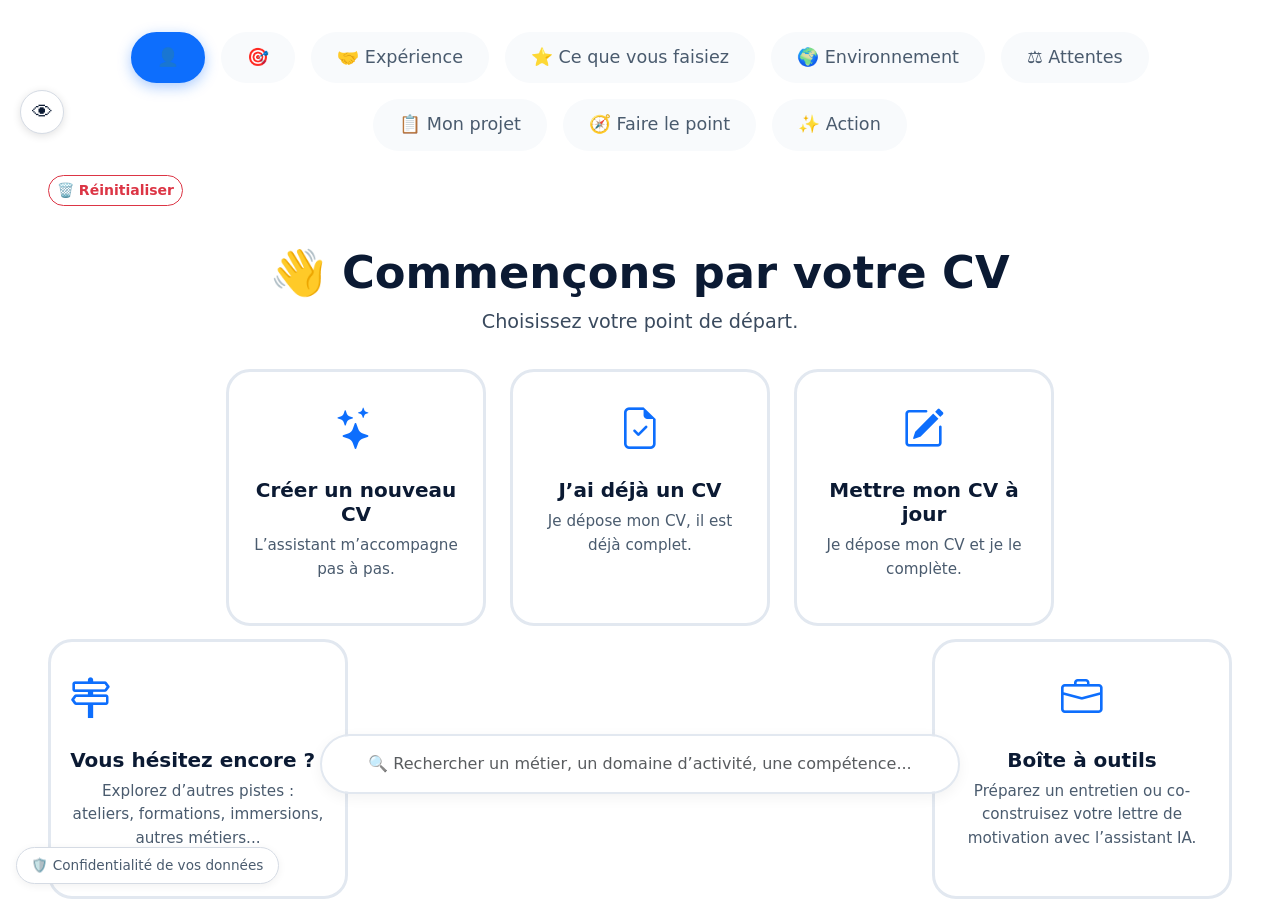
==== commit 24708962: "Add files via upload" ====
--- a/index.html
+++ b/index.html
@@ -40,6 +40,19 @@
       <span class="pref-affichage-label">Mode daltonien</span>
       <button type="button" data-pref-daltonien="0">Désactivé</button>
       <button type="button" data-pref-daltonien="1">Activé</button>
+    </div>
+    <div class="pref-affichage-groupe">
+      <span class="pref-affichage-label">Taille du texte</span>
+      <button type="button" data-pref-taille="normal">Normal</button>
+      <button type="button" data-pref-taille="grand">Grand</button>
+      <button type="button" data-pref-taille="tres-grand">Très grand</button>
+    </div>
+    <div class="pref-affichage-groupe">
+      <span class="pref-affichage-label">Police</span>
+      <button type="button" data-pref-police="defaut">Défaut</button>
+      <button type="button" data-pref-police="arial">Arial</button>
+      <button type="button" data-pref-police="times">Times New Roman</button>
+      <button type="button" data-pref-police="lisible">Lisible (Verdana)</button>
     </div>
   </div>
 
--- a/css/style.css
+++ b/css/style.css
@@ -39,6 +39,7 @@
   --success-bg-subtle: #d1f4de;
   --danger: #dc3545;
   --danger-bg-subtle: #fdeaea;
+  --police-app: 'Segoe UI', Roboto, system-ui, sans-serif;
 }
 [data-theme="sombre"] {
   --bg-page: #12161f;
@@ -91,12 +92,32 @@
   --danger-bg-subtle: #3a2617;
 }
 
+/* TACHE (retour utilisateur : "taille de texte ajustable... option pour la
+   lisibilité, choisir entre Arial, Times New Roman et un autre style") :
+   2 réglages supplémentaires, même principe que les 3 précédents --
+   indépendants, combinables avec eux.
+   - [data-taille="grand"] / [data-taille="tres-grand"] sur <html> : agrandit
+     tout le texte de l'app (le mode sombre/couleur/daltonien ne changent
+     jamais la taille, uniquement la couleur -- ces deux familles de
+     réglages restent totalement séparées).
+   - [data-police="arial"] / [data-police="times"] / [data-police="lisible"]
+     sur <html> : change la police de tout le texte. "Lisible" est une
+     police pensée spécifiquement pour la clarté à l'écran (Verdana,
+     souvent recommandée en cas de difficultés de lecture, notamment
+     troubles dyslexiques) -- un 3e choix réfléchi, pas juste "une police
+     de plus" au hasard. */
+[data-taille="grand"] { font-size: 112.5%; }
+[data-taille="tres-grand"] { font-size: 125%; }
+[data-police="arial"] { --police-app: Arial, Helvetica, sans-serif; }
+[data-police="times"] { --police-app: "Times New Roman", Times, serif; }
+[data-police="lisible"] { --police-app: Verdana, Geneva, sans-serif; }
+
 * { box-sizing: border-box; margin: 0; padding: 0; }
 
 body {
   background: var(--bg-page);
   color: var(--text-strong);
-  font-family: 'Segoe UI', Roboto, system-ui, sans-serif;
+  font-family: var(--police-app);
   /* TACHE (retour utilisateur : "quel est le style le plus lisible ?
      l'interligne n'était fixé que sur certains blocs précis (fenêtres
      modales, paragraphes d'accordéon), pas partout ailleurs -- fixé ici
@@ -398,6 +419,15 @@
   text-decoration: none;
   color: inherit;
 }
+/* TACHE (retour utilisateur : "Vous hésitez encore ?" -- un bouton, pas
+   une carte comme aujourd'hui) : <button> a des styles par defaut
+   (police, alignement) differents d'un <div>/<a> -- neutralises ici pour
+   qu'il se fonde exactement dans la meme famille visuelle que les autres
+   cartes de cette zone. */
+.carte-ressources-explorer { font-family: inherit; width: 100%; }
+.carte-ressources-explorer i { font-size: 2.6rem; color: var(--accent); display: block; margin-bottom: 0.5rem; }
+.carte-ressources-explorer h3 { font-size: 1.25rem; font-weight: 700; margin: 0.5rem 0; }
+.carte-ressources-explorer p { color: var(--text-muted); }
 
 /* TACHE 36 : carte d'acces direct au parcours "Preparer un entretien" */
 .carte-entretien-direct {
@@ -754,6 +784,37 @@
 .bloc-erip-compteur-partiel { color: #fd7e14; font-weight: 800; }
 .bloc-erip-compteur-cible { font-weight: 600; }
 .bloc-erip-compteur-complet { color: var(--success); font-weight: 800; font-size: 1.15em; }
+
+/* TACHE (retour utilisateur : "les indicateurs 1/3, 0/4... pulse pour
+   attirer l'attention si c'est pas complet, seulement ces indicateurs,
+   et si c'est 4/4 il ne pulse plus") : uniquement le compteur lui-même
+   (jamais tout le bloc ni sa bordure, qui ont déjà leur propre signal
+   -- message et contour vert -- déjà jugés clairs). S'arrête
+   automatiquement dès que le bloc est complet : la classe
+   bloc-erip-compteur-incomplet n'est alors plus posée du tout (voir
+   app.js), pas seulement une animation coupée par CSS. */
+@keyframes pulseCompteurIncomplet {
+  0%, 100% { transform: scale(1); }
+  50% { transform: scale(1.18); }
+}
+.bloc-erip-compteur-incomplet { display: inline-block; animation: pulseCompteurIncomplet 1.6s ease-in-out infinite; border-radius: 50%; }
+/* TACHE (retour utilisateur : "rajouter une lumière quand ils pulsent, si
+   l'indicateur est rouge un léger rouge, si orange un léger orange") :
+   lumière (box-shadow qui s'étend puis disparaît, même principe que
+   pulseInfoIdentite plus haut) combinée au zoom déjà en place -- une
+   seule teinte par état, cohérente avec la couleur déjà utilisée pour ce
+   compteur (bloc-erip-compteur-zero/-partiel), jamais une couleur
+   nouvelle inventée ici. */
+@keyframes pulseLumiereRouge {
+  0%, 100% { box-shadow: 0 0 0 0 rgba(220, 53, 69, 0.35); }
+  50% { box-shadow: 0 0 8px 4px rgba(220, 53, 69, 0.35); }
+}
+@keyframes pulseLumiereOrange {
+  0%, 100% { box-shadow: 0 0 0 0 rgba(253, 126, 20, 0.35); }
+  50% { box-shadow: 0 0 8px 4px rgba(253, 126, 20, 0.35); }
+}
+.bloc-erip-compteur-incomplet.bloc-erip-compteur-zero { animation-name: pulseCompteurIncomplet, pulseLumiereRouge; }
+.bloc-erip-compteur-incomplet.bloc-erip-compteur-partiel { animation-name: pulseCompteurIncomplet, pulseLumiereOrange; }
 /* TACHE (retour utilisateur : "titres de Mon projet trop petits") : scope a
    .grille-mon-projet (conteneur propre a la page Mon Projet, voir
    pageProjet() dans app.js) -- redonne aux titres de bandeau leur taille
